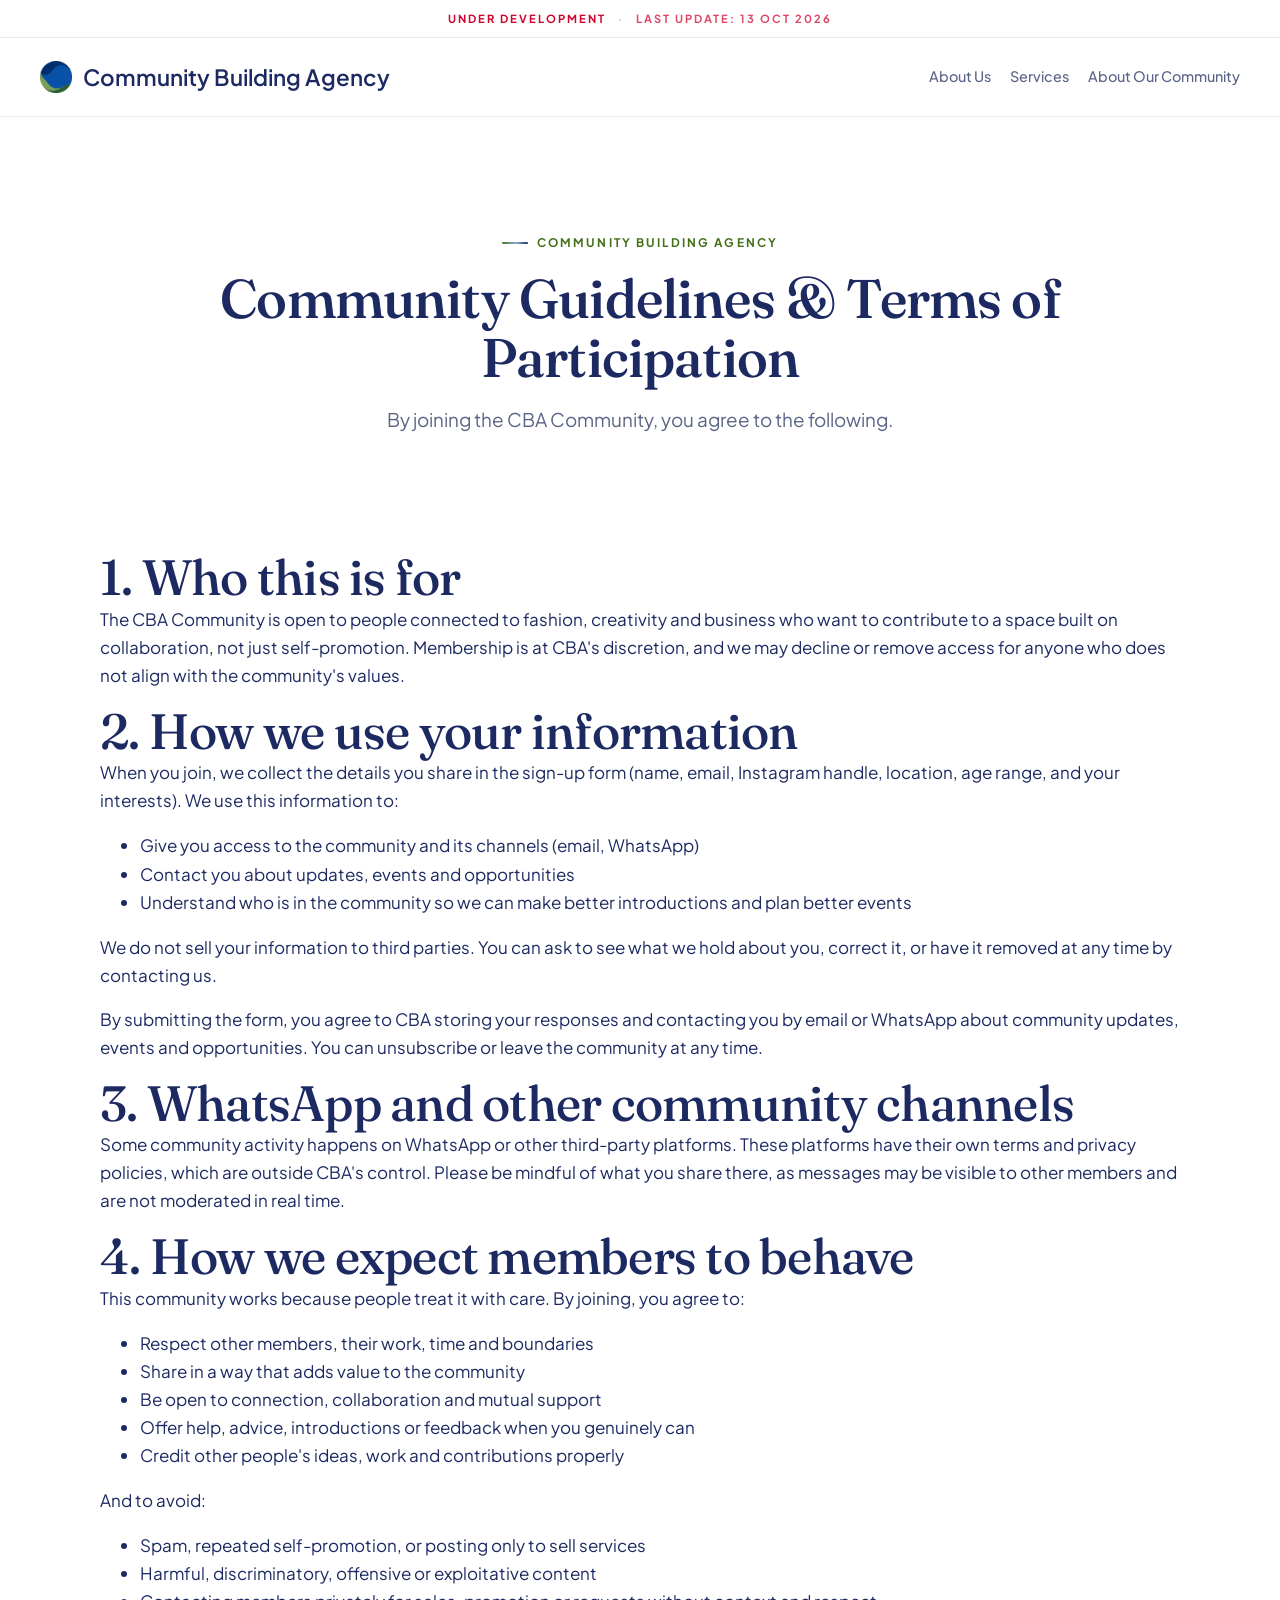
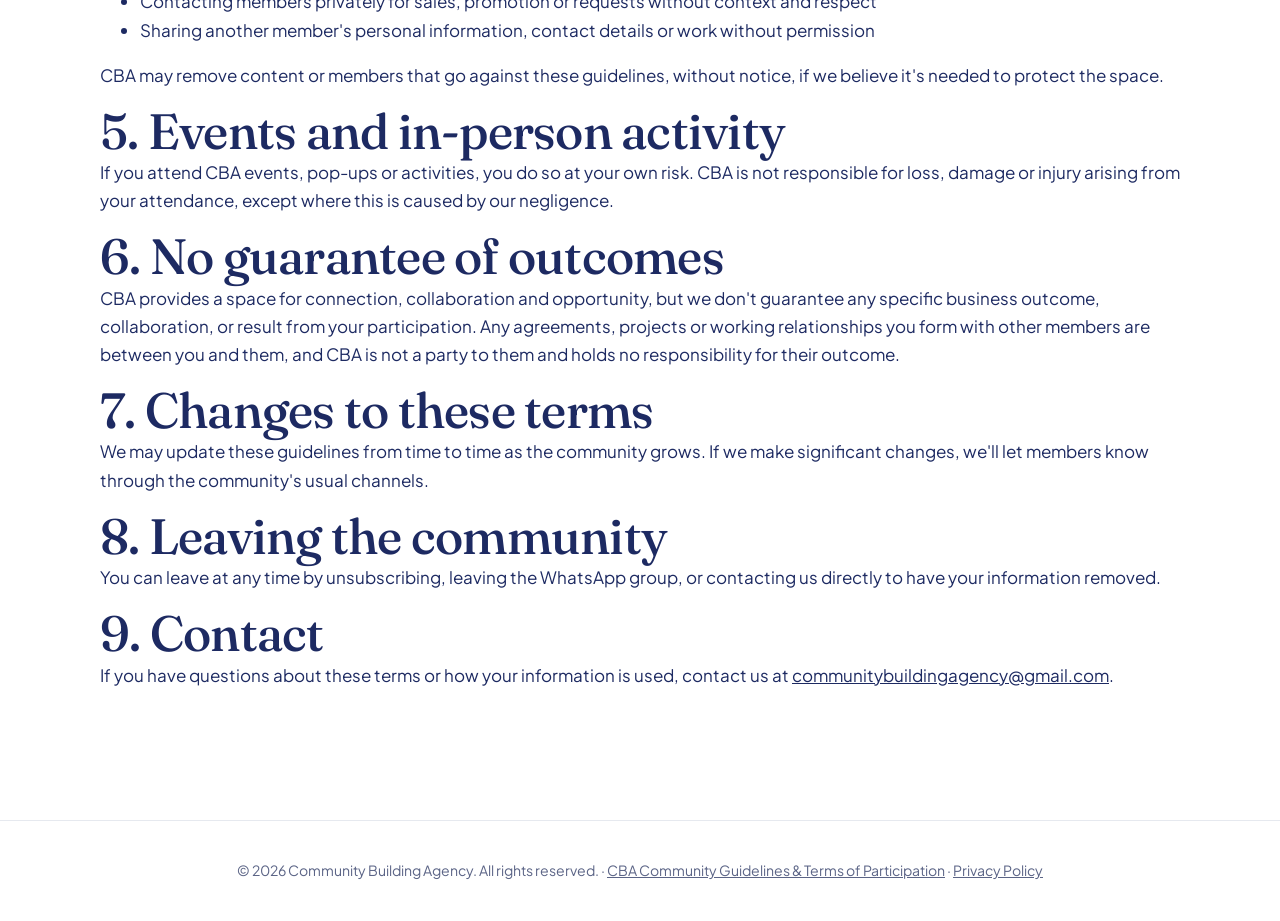
==== communityguidelines.html @ 571c327f "Added CBA Community Guidelines and Privacy Policy" ====
<!DOCTYPE html>
<html lang="en">
<head>
  <meta charset="UTF-8" />
  <title>Community Guidelines | Community Building Agency</title>
  <meta name="description" content="CBA Community Guidelines &amp; Terms of Participation — what members agree to when joining the CBA Community." />
  <meta name="viewport" content="width=device-width, initial-scale=1" />

  <!-- Favicon -->
  <link rel="icon" type="image/png" href="assets/favicon.png">
  <link rel="apple-touch-icon" href="assets/favicon.png">

  <!-- Fonts -->
  <link rel="preconnect" href="https://fonts.googleapis.com">
  <link rel="preconnect" href="https://fonts.gstatic.com" crossorigin>
  <link href="https://fonts.googleapis.com/css2?family=Fraunces:opsz,wght@9..144,400;9..144,500;9..144,560;9..144,600&family=Plus+Jakarta+Sans:wght@400;500;600;700;800&display=swap" rel="stylesheet">

  <link rel="stylesheet" href="style2.css" />

  <!-- UMAMI.IS tracking -->
  <script defer src="https://cloud.umami.is/script.js" data-website-id="b16bccfe-6395-4036-8e7f-8465aa63abf2"></script>

  <!-- Google tag (gtag.js) -->
  <script async src="https://www.googletagmanager.com/gtag/js?id=G-X173NLXJ33"></script>
  <script>
    window.dataLayer = window.dataLayer || [];
    function gtag(){dataLayer.push(arguments);}
    gtag('js', new Date());
    gtag('config', 'G-X173NLXJ33');
  </script>
</head>

<body class="page-white">
  <!-- SITE-WIDE NOTICE -->
  <p class="dev-banner">
    <span>Under development</span>
    <span class="dev-banner-date">Last update: 13 Oct 2026</span>
  </p>

  <!-- NAVBAR -->
  <header class="site-header">
    <div class="container nav-inner">
      <a class="logo" href="index.html">
        <img class="logo-mark" src="assets/CBA_sphere.png" alt="Community Building Agency">
        <span class="logo-text">Community Building Agency</span>
      </a>

      <nav class="nav-links" id="primary-nav">
        <a href="index.html">About Us</a>
        <a href="services.html">Services</a>
        <a href="joincommunity.html">About Our Community</a>
      </nav>

      <button class="nav-toggle" type="button" aria-label="Toggle navigation" aria-expanded="false" aria-controls="primary-nav">
        <span></span><span></span>
      </button>
    </div>
  </header>

  <main>
    <!-- PAGE HERO -->
    <section class="section page-hero">
      <div class="container section-inner fade-in">
        <div class="section-header center">
          <p class="eyebrow center">Community Building Agency</p>
          <h1>Community Guidelines &amp; Terms of Participation</h1>
          <p class="lead">By joining the CBA Community, you agree to the following.</p>
        </div>
      </div>
    </section>

    <!-- GUIDELINES -->
    <section class="section" id="community-guidelines" style="padding-top:0;">
      <div class="container section-inner">
        <article class="legal">
          <h2>1. Who this is for</h2>
          <p>
            The CBA Community is open to people connected to fashion, creativity and business
            who want to contribute to a space built on collaboration, not just self-promotion.
            Membership is at CBA's discretion, and we may decline or remove access for anyone
            who does not align with the community's values.
          </p>

          <h2>2. How we use your information</h2>
          <p>
            When you join, we collect the details you share in the sign-up form (name, email,
            Instagram handle, location, age range, and your interests). We use this information to:
          </p>
          <ul>
            <li>Give you access to the community and its channels (email, WhatsApp)</li>
            <li>Contact you about updates, events and opportunities</li>
            <li>Understand who is in the community so we can make better introductions and plan better events</li>
          </ul>
          <p>
            We do not sell your information to third parties. You can ask to see what we hold
            about you, correct it, or have it removed at any time by contacting us.
          </p>
          <p>
            By submitting the form, you agree to CBA storing your responses and contacting you
            by email or WhatsApp about community updates, events and opportunities. You can
            unsubscribe or leave the community at any time.
          </p>

          <h2>3. WhatsApp and other community channels</h2>
          <p>
            Some community activity happens on WhatsApp or other third-party platforms. These
            platforms have their own terms and privacy policies, which are outside CBA's control.
            Please be mindful of what you share there, as messages may be visible to other
            members and are not moderated in real time.
          </p>

          <h2>4. How we expect members to behave</h2>
          <p>
            This community works because people treat it with care. By joining, you agree to:
          </p>
          <ul>
            <li>Respect other members, their work, time and boundaries</li>
            <li>Share in a way that adds value to the community</li>
            <li>Be open to connection, collaboration and mutual support</li>
            <li>Offer help, advice, introductions or feedback when you genuinely can</li>
            <li>Credit other people's ideas, work and contributions properly</li>
          </ul>
          <p>And to avoid:</p>
          <ul>
            <li>Spam, repeated self-promotion, or posting only to sell services</li>
            <li>Harmful, discriminatory, offensive or exploitative content</li>
            <li>Contacting members privately for sales, promotion or requests without context and respect</li>
            <li>Sharing another member's personal information, contact details or work without permission</li>
          </ul>
          <p>
            CBA may remove content or members that go against these guidelines, without notice,
            if we believe it's needed to protect the space.
          </p>

          <h2>5. Events and in-person activity</h2>
          <p>
            If you attend CBA events, pop-ups or activities, you do so at your own risk. CBA is
            not responsible for loss, damage or injury arising from your attendance, except where
            this is caused by our negligence.
          </p>

          <h2>6. No guarantee of outcomes</h2>
          <p>
            CBA provides a space for connection, collaboration and opportunity, but we don't
            guarantee any specific business outcome, collaboration, or result from your
            participation. Any agreements, projects or working relationships you form with other
            members are between you and them, and CBA is not a party to them and holds no
            responsibility for their outcome.
          </p>

          <h2>7. Changes to these terms</h2>
          <p>
            We may update these guidelines from time to time as the community grows. If we make
            significant changes, we'll let members know through the community's usual channels.
          </p>

          <h2>8. Leaving the community</h2>
          <p>
            You can leave at any time by unsubscribing, leaving the WhatsApp group, or contacting
            us directly to have your information removed.
          </p>

          <h2>9. Contact</h2>
          <p>
            If you have questions about these terms or how your information is used, contact us at
            <a href="mailto:communitybuildingagency@gmail.com">communitybuildingagency@gmail.com</a>.
          </p>
        </article>
      </div>
    </section>
  </main>

  <!-- FOOTER -->
  <footer class="footer">
    <div class="container footer-inner">
      <p class="footer-meta">© <span id="year"></span> Community Building Agency. All rights reserved. <span aria-hidden="true">·</span> <a href="communityguidelines.html">CBA Community Guidelines &amp; Terms of Participation</a> <span aria-hidden="true">·</span> <a href="privacypolicy.html">Privacy Policy</a></p>
    </div>
  </footer>

  <script src="main.js" defer></script>
</body>
</html>
---- style2.css ----
/* =========================================================
   Community Building Agency — Redesign v2 (style2.css)
   Warm · gradient · editorial · community-led
   ========================================================= */

:root {
  /* Base */
  --bg:        #ffffff;   /* white */
  --surface:   #ffffff;
  --ink:       #1d2a62;   /* delft blue */
  --muted:     #5b6486;   /* muted navy */
  --line:      #e6e9ef;   /* neutral line */

  /* Brand stops — Delft Blue / Carolina / Beige / Pistachio / Fern */
  --coral:     #437118;   /* fern green — text accents */
  --peach:     #87aece;   /* carolina blue */
  --rose:      #87aece;   /* carolina blue */
  --lav:       #1d2a62;   /* delft blue */
  --mint:      #afd06e;   /* pistachio */
  --gold:      #87aece;   /* carolina blue */

  /* Signature gradients */
  --grad-warm:   linear-gradient(120deg, #437118 0%, #87aece 55%, #1d2a62 100%);
  --grad-sun:    linear-gradient(120deg, #437118 0%, #87aece 100%);
  --grad-soft:   linear-gradient(150deg, #eef6db 0%, #e3edf7 50%, #ecf4dd 100%);
  --grad-mint:   linear-gradient(150deg, #e6f1cf, #dce9f4);
  --grad-ink:    linear-gradient(150deg, #141d44 0%, #1d2a62 60%, #243168 100%);

  --radius:   24px;
  --radius-sm:16px;
  --radius-pill: 999px;
  --maxw:     1160px;
  --pad:      clamp(1.25rem, 4vw, 2.5rem);
  --header-h: 78px;
  --banner-h: 38px;

  --shadow:    0 2px 6px rgba(29,42,98,.06), 0 24px 60px -20px rgba(29,42,98,.18);
  --shadow-sm: 0 1px 3px rgba(29,42,98,.06), 0 12px 30px -16px rgba(29,42,98,.15);

  --ease: cubic-bezier(.21,.6,.35,1);

  --font-display: "Fraunces", Georgia, serif;
  --font-body: "Plus Jakarta Sans", system-ui, -apple-system, sans-serif;
}

* { box-sizing: border-box; }
html { scroll-behavior: smooth; }

html { background: var(--bg); }

body {
  margin: 0;
  font-family: var(--font-body);
  background: transparent;
  color: var(--ink);
  font-size: 17px;
  line-height: 1.65;
  -webkit-font-smoothing: antialiased;
  overflow-x: hidden;
}

/* One single fixed background image for the whole site. */
body::before {
  content: "";
  position: fixed;
  inset: 0;
  z-index: -1;
  background: url("assets/bgGRAD.png") center center / cover no-repeat;
}

/* Pages that opt out of the poster and sit on flat white.
   The .section top border is white, so it also stops showing as a divider. */
body.page-white { background: var(--bg); }
body.page-white::before { content: none; }

img { max-width: 100%; display: block; }

.container {
  width: 100%;
  max-width: var(--maxw);
  margin: 0 auto;
  padding-left: var(--pad);
  padding-right: var(--pad);
}

/* ---------- Typography ---------- */
h1, h2, h3 {
  font-family: var(--font-display);
  font-weight: 500;
  line-height: 1.08;
  letter-spacing: -0.015em;
  margin: 0;
  font-optical-sizing: auto;
}
h1 { font-size: clamp(2.7rem, 6.2vw, 4.6rem); font-weight: 540; }
h2 { font-size: clamp(2rem, 4vw, 3.1rem); }
h3 { font-size: 1.35rem; font-weight: 560; }

p { margin: 0 0 1rem; }
.lead { font-size: 1.18rem; color: var(--muted); }
.body { color: var(--muted); }
.max-60 { max-width: 58ch; }

.grad-text {
  background: var(--grad-warm);
  -webkit-background-clip: text;
  background-clip: text;
  color: transparent;
}

.eyebrow {
  display: inline-flex;
  align-items: center;
  gap: .55rem;
  font-family: var(--font-body);
  font-size: 0.74rem;
  letter-spacing: 0.18em;
  text-transform: uppercase;
  font-weight: 700;
  color: var(--coral);
  margin: 0 0 1.1rem;
}
.eyebrow::before {
  content: "";
  width: 26px; height: 2px; border-radius: 2px;
  background: var(--grad-warm);
}
.eyebrow.center { justify-content: center; }

a { color: inherit; }

/* ---------- Buttons ---------- */
.btn-primary, .btn-outline {
  display: inline-flex;
  align-items: center;
  justify-content: center;
  gap: .5rem;
  font-family: var(--font-body);
  font-size: 0.92rem;
  letter-spacing: 0.01em;
  font-weight: 700;
  padding: 0.95rem 1.7rem;
  border-radius: var(--radius-pill);
  cursor: pointer;
  text-decoration: none;
  border: 1.5px solid transparent;
  transition: transform .28s var(--ease), box-shadow .28s var(--ease), background .28s var(--ease), color .28s var(--ease);
}
.btn-primary {
  background: var(--grad-warm);
  background-size: 160% 160%;
  /* The 1.5px transparent border above sits outside the default padding-box
     origin, so the gradient would tile into it and show its end colour as a
     dark hairline along the top and left. Origin at the border box covers it. */
  background-origin: border-box;
  color: #fff;
  box-shadow: 0 10px 26px -8px rgba(29,42,98,.34);
}
.btn-primary:hover { transform: translateY(-3px); background-position: 100% 0; box-shadow: 0 16px 34px -10px rgba(29,42,98,.4); }
.btn-outline {
  background: var(--surface);
  color: var(--ink);
  border-color: var(--line);
}
.btn-outline:hover { transform: translateY(-3px); border-color: var(--coral); color: var(--coral); box-shadow: var(--shadow-sm); }
.btn-large { padding: 1.1rem 2.1rem; font-size: 0.98rem; }
.btn-full { width: 100%; }

/* Temporary site-wide notice, pinned above the header. Its height is a
   variable because the header sticks below it and anchor offsets have to
   clear both; an explicit height keeps that number exact rather than
   depending on padding and line-height. */
.dev-banner {
  position: sticky;
  top: 0;
  z-index: 60;
  min-height: 38px;
  display: flex;
  flex-wrap: wrap;
  align-items: center;
  justify-content: center;
  gap: 0 .75rem;
  margin: 0;
  padding: .4rem .6rem;
  background: #fff;
  color: #d2042d;
  font-family: var(--font-body);
  /* same size at every width — it wraps to a second line on a very narrow
     phone rather than shrinking, and main.js keeps --banner-h in step */
  font-size: .7rem;
  letter-spacing: .18em;
  line-height: 1.5;
  text-transform: uppercase;
  font-weight: 700;
  text-align: center;
  border-bottom: 1px solid var(--line);
}
.dev-banner-date { opacity: .72; }
.dev-banner-date::before { content: "·"; margin-right: .75rem; opacity: .5; }

/* ---------- Header ---------- */
.site-header {
  position: sticky;
  top: var(--banner-h);
  z-index: 50;
  background: rgba(255,255,255,.90);
  backdrop-filter: saturate(180%) blur(16px);
  border-bottom: 1px solid var(--line);
}
.site-header .container { max-width: none; }
.nav-inner { display: flex; align-items: center; justify-content: space-between; gap: clamp(.75rem, 3vw, 2rem); height: var(--header-h); }
/* min-width:0 lets the logo shrink instead of pushing the burger off-screen */
.logo { display: flex; align-items: center; gap: .7rem; min-width: 0; text-decoration: none; }
.logo-mark {
  width: 32px; height: 32px;
  object-fit: contain;
  display: block;
  flex-shrink: 0;
}
.logo-text {
  /* same family as the nav links */
  font-family: var(--font-body);
  font-weight: 600;
  /* scales down on narrow screens so the wordmark stays on one line */
  font-size: clamp(.85rem, 4.6vw, 1.4rem);
  /* letter-spacing: 0.04em; */
  color: var(--ink);
  white-space: nowrap;
  /* last-resort guard: truncate rather than overflow the header */
  min-width: 0;
  overflow: hidden;
  text-overflow: ellipsis;
}

.nav-links { display: flex; align-items: center; gap: 1.2rem; }
.nav-links a { text-decoration: none; font-size: 0.9rem; font-weight: 500; color: var(--muted); transition: color .2s var(--ease); white-space: nowrap; }
.nav-links a:hover { color: var(--ink); }
.nav-links a[aria-current="page"] { color: var(--ink); font-weight: 700; }
.nav-cta {
  color: #fff !important;
  background: var(--grad-warm);
  padding: 0.65rem 1.3rem;
  border-radius: var(--radius-pill);
  font-weight: 700;
  box-shadow: 0 8px 20px -8px rgba(29,42,98,.3);
}
.nav-cta:hover { transform: translateY(-2px); }

.nav-toggle {
  display: none;
  flex-direction: column; align-items: center; justify-content: center;
  gap: 5px; background: none; border: 0; cursor: pointer; padding: 8px;
  /* 44px = iOS minimum tap target; never shrink or the burger clips */
  width: 44px; height: 44px; margin-right: -8px;
  flex-shrink: 0;
}
.nav-toggle span { width: 24px; height: 2px; background: var(--ink); border-radius: 2px; transition: transform .3s var(--ease), opacity .3s; }
.nav-toggle.open span:nth-child(1) { transform: translateY(7px) rotate(45deg); }
.nav-toggle.open span:nth-child(2) { transform: translateY(-0px) rotate(-45deg); }

/* ---------- Subpages ---------- */
/* symmetric top/bottom padding from .section, so the space below the button
   matches the space between the navbar and the eyebrow.
   .eyebrow is inline-flex site-wide, which puts it on a text line and adds
   ~10px of half-leading above it — enough to make the top gap visibly bigger
   than the bottom one. Block-level flex drops the line box; .eyebrow.center
   already supplies justify-content, so it still centres. */
.page-hero .eyebrow { display: flex; }
/* Subpage heroes are content-driven, so the gap above the eyebrow is just the
   section's top padding and reads the same on every page. (A min-height with
   centred content used to live here; on the shorter Services hero it created
   ~170px of extra free space above and below, making that page's spacing look
   nothing like Join Community's.)
   When the header is the hero's last element there's nothing below it to
   separate, so its 3rem margin would otherwise add to the bottom padding. */
.page-hero .section-header:last-child { margin-bottom: 0; }
/* likewise the last paragraph inside it, whose 1rem margin would otherwise
   sit on top of the hero's bottom padding */
.page-hero .section-header > :last-child { margin-bottom: 0; }
/* index's .hero carries no top border; subpage heroes use .section, so drop it here.
   #community-photos sits flush under the hero, so no divider between them either. */
.page-hero, #community-photos { border-top: 0; }
.page-hero h1 { font-size: clamp(2.2rem, 5vw, 3.4rem); }
.page-hero .lead { margin-top: 1.2rem; }

/* hidden must win over any display set below */
[hidden] { display: none !important; }

/* auto-scrolling community photo strip — full-bleed, same 3/4 crops as the
   visual strip on the main page, but drifting sideways instead of static */
.marquee {
  position: relative; z-index: 1;
  width: 100vw; margin-left: calc(50% - 50vw);
  overflow: hidden;
}
.marquee-track {
  display: flex;
  width: max-content;
  animation: marquee-scroll 70s linear infinite;
}
/* the track holds two identical copies, so -50% lands exactly on the seam */
@keyframes marquee-scroll {
  from { transform: translateX(0); }
  to   { transform: translateX(-50%); }
}
/* uniform height, width follows each photo's own proportions — nothing is
   cropped, so wide shots stay wide and portrait shots stay narrow.
   max-width:none overrides the global img rule, which would otherwise
   fight the auto width inside a max-content flex track. */
.marquee-track img {
  flex: 0 0 auto;
  height: clamp(240px, 30vw, 400px);
  width: auto;
  max-width: none;
  display: block;
}

/* confirmation shown in place of the sign-up form */
.confirmation { text-align: center; }
/* focused programmatically so screen readers land on it — no visible ring */
.confirmation:focus:not(:focus-visible) { outline: none; }
.confirmation h2 { font-size: clamp(1.6rem, 3vw, 2.1rem); margin-bottom: .9rem; }
.confirmation .lead { max-width: 46ch; margin: 0 auto; }
.confirmation-icon {
  display: inline-flex; align-items: center; justify-content: center;
  width: 62px; height: 62px; border-radius: 50%;
  background: var(--grad-sun); color: #fff;
  font-size: 1.7rem; font-weight: 700;
  margin-bottom: 1.3rem;
}

/* Instagram / WhatsApp button pair */
.social-actions { display: flex; flex-wrap: wrap; gap: .8rem; justify-content: center; margin-top: 1.8rem; }
.btn-icon { width: 18px; height: 18px; flex: 0 0 auto; object-fit: contain; }
/* Both social buttons share one look. The supplied icons are solid black
   glyphs, so the fill has to stay light for them to read — the brand gradient
   is dropped here (the shorthand clears it, since a gradient is an image).
   A hairline border separates them on light backgrounds. */
.social-actions .btn-primary {
  background: #fff;
  color: var(--ink);
  border-color: var(--line);
  box-shadow: var(--shadow-sm);
}
.social-actions .btn-primary:hover { background: #f4f6fa; border-color: var(--line); }
/* on the dark band the white fill separates on its own */
.section-cta .social-actions .btn-primary { border-color: transparent; }
.section-cta .btn-outline { background: transparent; color: #fff; border-color: rgba(255,255,255,.4); }
.section-cta .btn-outline:hover { background: #fff; color: var(--ink); border-color: #fff; }

.field-optional { font-weight: 500; color: var(--muted); }

/* the default .section-header caps at 60ch, which left this hero's headline
   wrapping to six lines inside a 747px column with 167px empty either side.
   The headline takes the full container; the body copy stays a touch narrower
   so lines don't get uncomfortably long to read. */
.page-hero .section-header { max-width: 100%; }
.page-hero .hero-intro { max-width: 880px; margin-left: auto; margin-right: auto; }

/* multi-paragraph hero copy (Join Community). Paragraphs carry .lead — the same
   token the services hero uses — so size/colour stay defined in exactly one
   place. Only spacing is set here. */
.hero-intro { margin-top: 1.2rem; }
.hero-intro p { margin-bottom: 1rem; }
.hero-intro p:last-child { margin-bottom: 0; }

/* standalone form container (Join Community) */
.panel {
  background: var(--surface);
  border: 1px solid var(--line);
  border-radius: var(--radius);
  padding: clamp(1.5rem, 4vw, 2.6rem);
  box-shadow: var(--shadow-sm);
  max-width: 720px;
  margin: 0 auto;
  position: relative;
  z-index: 1;
}

/* ---------- Sections ---------- */
/* keeps anchored headings clear of the sticky header */
.section, .hero { scroll-margin-top: calc(var(--header-h) + var(--banner-h)); }
.section { padding: clamp(4.5rem, 9vw, 8rem) 0; position: relative; border-top: 1.5px solid rgba(255,255,255,.85); }
.section-header { margin-bottom: 3rem; max-width: 60ch; }
.section-header.center { margin-left: auto; margin-right: auto; text-align: center; }
.section-header h2 { margin-top: .4rem; }
.section-header .lead { margin-top: 1rem; }

.bg-soft, .bg-mint { background: transparent; }

/* Sections with a solid white background — the rest let the poster show through,
   so the page alternates poster / white / poster as you scroll. */
#intro-video, #about-us, #what-we-do, #why-community, #why-us, #founder { background: var(--surface); }
/* Founder and Trusted By are both white and sit next to each other, so their
   two paddings stack into a gap twice the size of any other — with no change of
   background to explain it. Drop the second one; the adjacent-sibling selector
   means this stops applying by itself if the sections are ever reordered. */
#founder + #why-us { padding-top: 0; }
/* same for the video section sitting directly below About Us */
#about-us + #intro-video { padding-top: 0; }

/* decorative blobs — hidden site-wide (single fixed bg handles this), kept only in CTA */
.blob { position: absolute; border-radius: 50%; filter: blur(70px); opacity: .7; pointer-events: none; z-index: 0; display: none; }
.section-cta .blob { display: block; }
.blob-1 { width: 460px; height: 460px; background: radial-gradient(circle, #afd06e, transparent 70%); top: -120px; right: -80px; }
.blob-2 { width: 420px; height: 420px; background: radial-gradient(circle, #87aece, transparent 70%); bottom: -140px; left: -90px; }
.blob-3 { width: 380px; height: 380px; background: radial-gradient(circle, #87aece, transparent 70%); top: 30%; left: -120px; }

/* ---------- Light text over the dark gradient backdrop ----------
   Only .hero, #who-we-help and #process let bgGRAD show through, so only the
   text sitting directly on it flips to white. Deliberately NOT set as
   `color` on the sections themselves: each of them also contains white cards
   (hero cards, process cards, the spheres) whose text must stay dark. */
.hero h1,
#who-we-help h2,
#process h2 { color: #fff; }

.hero .hero-subtitle { color: rgba(255,255,255,.84); }

/* the brand gradient's green and navy stops vanish on dark green */
.hero .grad-text { background-image: linear-gradient(120deg, #cfe9a6 0%, #bcd8f0 100%); }

#who-we-help .eyebrow,
#process .eyebrow { color: var(--mint); }
#who-we-help .eyebrow::before,
#process .eyebrow::before { background: linear-gradient(120deg, #afd06e, #cfe3f5); }

/* the open "etc." sphere is the one tag with no white fill behind it */
.who-tags span.who-tag-more { border-color: rgba(255,255,255,.5); color: rgba(255,255,255,.8); }

/* ---------- Hero ---------- */
.hero { position: relative; padding: clamp(3.5rem, 7vw, 6rem) 0 clamp(4.5rem, 9vw, 7rem); overflow: hidden; }
/* text left, moon right */
.hero-grid {
  position: relative; z-index: 1;
  display: grid;
  grid-template-columns: 1.1fr 0.9fr;
  gap: clamp(2rem, 5vw, 4rem);
  align-items: center;
}
.hero-copy h1 { margin-bottom: 1.5rem; }
.hero-subtitle { font-size: 1.18rem; color: var(--muted); max-width: 46ch; margin-bottom: 2.2rem; }
.hero-actions { display: flex; gap: 1rem; flex-wrap: wrap; }
.hero-visual { position: relative; }
.hero-moon { width: 100%; max-width: 460px; height: auto; margin-left: auto; }


/* ---------- Who We Help (marquee-ish strip) ---------- */
.who-strip { text-align: center; max-width: 72ch; margin: 0 auto; position: relative; z-index: 1; }
/* Eleven peers: identical diameter, identical gap. Two staggered rows on a
   hexagonal packing — row offset is (d + gap) x sin(60deg), which makes the
   diagonal centre distance equal the horizontal one, so the gap is the same
   13.2px in every direction rather than just along each row.
   The band is wide rather than square: spreading horizontally is what lets
   each sphere reach ~220px, and in a circle the diameter is what buys
   readable text. It breaks out past .who-strip to use the viewport width. */
.who-tags {
  position: relative;
  width: min(calc((100vw - 3rem) * .85), 1180px);
  margin-left: 50%;
  transform: translateX(-50%);
  aspect-ratio: 1386 / 422;
  margin-top: 2.8rem;
  --sphere: 15.87%;             /* of container width */
}
.who-tags span {
  --x: 50%;
  --y: 50%;
  position: absolute;
  left: var(--x);
  top: var(--y);
  transform: translate(-50%, -50%);
  display: flex;
  flex-direction: column;       /* stacks the <br>-split label lines */
  align-items: center;
  justify-content: center;
  text-align: center;
  width: var(--sphere);
  aspect-ratio: 1 / 1;
  padding: .8rem;
  border-radius: 50%;
  background: var(--surface);
  border: 1px solid var(--line);
  box-shadow: var(--shadow-sm);
  font-size: clamp(.82rem, 1.3vw, 1.05rem);
  font-weight: 600;
  line-height: 1.35;
  transition: scale .3s var(--ease), box-shadow .3s var(--ease);
}
/* top row of six */
.who-tags span:nth-child(1)  { --x:  7.94%; --y: 26.07%; }  /* Fashion brands */
.who-tags span:nth-child(2)  { --x: 24.76%; --y: 26.07%; }  /* Independent designers */
.who-tags span:nth-child(3)  { --x: 41.59%; --y: 26.07%; }  /* Retailers & concept stores */
.who-tags span:nth-child(4)  { --x: 58.41%; --y: 26.07%; }  /* Media & publishing */
.who-tags span:nth-child(5)  { --x: 75.24%; --y: 26.07%; }  /* Creative agencies & studios */
.who-tags span:nth-child(6)  { --x: 92.06%; --y: 26.07%; }  /* Artists */
/* bottom row of five, offset by half a step */
.who-tags span:nth-child(7)  { --x: 16.35%; --y: 73.93%; }  /* Creators */
.who-tags span:nth-child(8)  { --x: 33.17%; --y: 73.93%; }  /* Personal brands */
.who-tags span:nth-child(9)  { --x: 50.00%; --y: 73.93%; }  /* Event organisers */
.who-tags span:nth-child(10) { --x: 66.83%; --y: 73.93%; }  /* Community-led organisations */
.who-tags span:nth-child(11) { --x: 83.65%; --y: 73.93%; }  /* And more… */
.who-tags span:hover { scale: 1.05; box-shadow: var(--shadow); z-index: 2; }

/* trailing "etc." rather than another category — an open, dashed sphere */
.who-tags .who-tag-more {
  background: transparent;
  border: 1px dashed rgba(29,42,98,.3);
  box-shadow: none;
  color: var(--muted);
  font-weight: 500;
}
.who-tags .who-tag-more:hover { scale: 1; box-shadow: none; }
/* Narrow screens: the same hexagonal packing turned on its side — two columns
   of 6 and 5 instead of two rows. The coordinates are literally the desktop
   ones with x and y swapped, since a transposed hex grid keeps every gap
   equal. Width is capped so the spheres don't balloon on a small tablet. */
@media (max-width: 760px) {
  .who-tags {
    width: min(calc(100vw - 2.5rem), 340px);
    aspect-ratio: 1918 / 6300;
    --sphere: 52.14%;           /* of container width, 2 columns */
  }
  .who-tags span { font-size: clamp(.86rem, 3.4vw, 1rem); padding: .7rem; }
  /* left column of six */
  .who-tags span:nth-child(1)  { --x: 26.07%; --y:  7.94%; }
  .who-tags span:nth-child(2)  { --x: 26.07%; --y: 24.76%; }
  .who-tags span:nth-child(3)  { --x: 26.07%; --y: 41.59%; }
  .who-tags span:nth-child(4)  { --x: 26.07%; --y: 58.41%; }
  .who-tags span:nth-child(5)  { --x: 26.07%; --y: 75.24%; }
  .who-tags span:nth-child(6)  { --x: 26.07%; --y: 92.06%; }
  /* right column of five, offset by half a step */
  .who-tags span:nth-child(7)  { --x: 73.93%; --y: 16.35%; }
  .who-tags span:nth-child(8)  { --x: 73.93%; --y: 33.17%; }
  .who-tags span:nth-child(9)  { --x: 73.93%; --y: 50.00%; }
  .who-tags span:nth-child(10) { --x: 73.93%; --y: 66.83%; }
  .who-tags span:nth-child(11) { --x: 73.93%; --y: 83.65%; }
}

/* ---------- Frameworks ---------- */
.framework-block { text-align: center; max-width: 780px; margin: 0 auto; position: relative; z-index: 1; }

/* Strategic frameworks — large items in gradient rectangles */
.framework-list {
  list-style: none;
  margin: 0 auto;
  padding: 0;
  display: flex;
  flex-direction: column;
  align-items: stretch;
  gap: .8rem;
  text-align: center;
  /* wide enough for the longest title (591px incl. padding and chevron) and
     the longest description (664px) to each hold one line */
  max-width: 700px;
}
/* Each item is a tap target that expands its description. Tap rather than
   hover, so it behaves the same on a phone as on a desktop.
   The gradient lives on the <li>, not the button, so the whole box grows
   downward and the description sits inside it. */
.framework-item {
  border-radius: var(--radius-sm);
  background-image: linear-gradient(120deg, #141d44 0%, #1d2a62 55%, #2a3a7e 100%);
  box-shadow: var(--shadow-sm);
  overflow: hidden;           /* keeps the panel within the rounded corners */
  transition: transform .25s var(--ease), box-shadow .25s var(--ease);
}
.framework-item:hover { transform: translateY(-3px); box-shadow: var(--shadow); }
.framework-item:has(.framework-toggle:focus-visible) { outline: 3px solid var(--mint); outline-offset: 3px; }

.framework-toggle {
  display: flex;
  align-items: center;
  justify-content: space-between;
  gap: 1rem;
  width: 100%;
  text-align: left;
  cursor: pointer;
  border: 0;
  background: none;
  font-family: var(--font-display);
  font-size: clamp(1.2rem, 2.6vw, 1.9rem);
  font-weight: 500;
  line-height: 1.2;
  letter-spacing: -0.01em;
  color: #fff;
  padding: 1rem 1.6rem;
}
.framework-toggle:focus-visible { outline: none; }

/* chevron, rotates to point up while the panel is open */
.framework-chevron {
  flex: 0 0 auto;
  width: 11px; height: 11px;
  border-right: 2.5px solid currentColor;
  border-bottom: 2.5px solid currentColor;
  transform: rotate(45deg) translate(-3px, -3px);
  transition: transform .3s var(--ease);
}
.framework-item.is-open .framework-chevron { transform: rotate(-135deg) translate(-3px, -3px); }

/* 0fr -> 1fr animates to the content's natural height, which a max-height
   guess cannot do. visibility keeps collapsed text out of the a11y tree. */
.framework-panel {
  display: grid;
  grid-template-rows: 0fr;
  visibility: hidden;
  transition: grid-template-rows .32s var(--ease), visibility .32s;
}
.framework-item.is-open .framework-panel { grid-template-rows: 1fr; visibility: visible; }
.framework-panel-inner { overflow: hidden; }
.framework-panel p {
  margin: 0;
  /* no top padding: the button's own bottom padding is the gap */
  padding: 0 1.6rem 1.15rem;
  font-family: var(--font-body);
  font-size: .97rem;
  line-height: 1.6;
  color: rgba(255,255,255,.8);
  text-align: left;
}

@media (prefers-reduced-motion: reduce) {
  .framework-panel, .framework-chevron, .framework-toggle { transition: none; }
}
.pill-list { display: flex; flex-wrap: wrap; gap: .65rem; }
.pill-list.center { justify-content: center; }
.pill-list span {
  background: var(--surface);
  border: 1px solid var(--line);
  padding: .6rem 1.2rem;
  border-radius: var(--radius-pill);
  font-size: .95rem;
  font-weight: 500;
  transition: border-color .2s var(--ease), transform .2s var(--ease), box-shadow .2s var(--ease);
}
.pill-list span:hover { border-color: transparent; transform: translateY(-2px); box-shadow: var(--shadow-sm); }

/* ---------- Process ---------- */
.process-grid { display: grid; grid-template-columns: repeat(3, 1fr); gap: 1.4rem; position: relative; z-index: 1; }
.process-step {
  position: relative;
  background: var(--surface);
  border: 1px solid var(--line);
  border-radius: var(--radius);
  padding: 2.2rem 1.8rem 1.8rem;
  transition: transform .28s var(--ease), box-shadow .28s var(--ease);
  overflow: hidden;
}
.process-step::after {
  content: ""; position: absolute; top: 0; left: 0; right: 0; height: 4px;
  background: var(--grad-warm); opacity: 0; transition: opacity .28s var(--ease);
}
.process-step:hover { transform: translateY(-6px); box-shadow: var(--shadow); }
.process-step:hover::after { opacity: 1; }
.step-number {
  display: inline-flex; align-items: center; justify-content: center;
  width: 46px; height: 46px; border-radius: 14px;
  font-family: var(--font-display); font-size: 1.15rem; font-weight: 600;
  color: #fff; background: var(--grad-sun);
  margin-bottom: 1.1rem;
}
.process-step h3 { margin-bottom: .5rem; }
.process-step p { color: var(--muted); font-size: .96rem; margin: 0; }

/* ---------- Visual strip ---------- */
.visual-strip { position: relative; z-index: 1; width: 100vw; margin-left: calc(50% - 50vw); padding: 0; }
.visual-strip-grid { display: grid; grid-template-columns: repeat(3, 1fr); gap: 0; width: 100%; margin: 0; padding: 0; }
.visual-strip-grid img { width: 100%; height: 100%; aspect-ratio: 3 / 4; object-fit: cover; display: block; }

/* ---------- Services ---------- */
.service-grid { display: grid; grid-template-columns: repeat(3, 1fr); gap: 1.5rem; align-items: stretch; position: relative; z-index: 1; }
.service-card {
  display: flex; flex-direction: column;
  background: var(--surface);
  border: 1px solid var(--line);
  border-radius: var(--radius);
  padding: 2.2rem 2rem;
  transition: transform .28s var(--ease), box-shadow .28s var(--ease);
}
.service-card.featured {
  background: var(--grad-ink);
  border: none;
  color: #fff;
}
.service-card.featured .body,
.service-card.featured .service-outcome { color: rgba(255,255,255,.8); }
.service-card.featured .service-outcome { background: rgba(255,255,255,.08); }
.service-card.featured .service-outcome strong { color: #fff; }
.service-card:hover { transform: translateY(-6px); box-shadow: var(--shadow); }
.service-card h3 { margin-bottom: .8rem; }
.service-tag {
  font-size: .66rem; letter-spacing: .12em; text-transform: uppercase; font-weight: 800;
  padding: .3rem .7rem; border-radius: var(--radius-pill);
  background: var(--grad-sun); color: #fff;
}
.service-list { color: var(--muted); font-size: .95rem; padding-left: 1.1rem; margin: 0 0 1rem; }
.service-list li { margin-bottom: .45rem; }
.service-outcome { font-size: .93rem; background: var(--grad-soft); border-radius: var(--radius-sm); padding: 1rem 1.1rem; margin: auto 0 1.5rem; }
.service-card .btn-primary, .service-card .btn-outline { width: 100%; }
.service-price { text-align: center; }
.service-price .price {
  display: block;
  font-family: var(--font-body);
  font-size: 1.2rem;
  font-weight: 700;
  color: var(--ink);
}
.service-price .price-note { display: block; font-size: .85rem; color: var(--muted); margin-top: .25rem; }
.service-card.featured .service-price .price { color: #fff; }
.service-card.featured .service-price .price-note { color: rgba(255,255,255,.7); }
.service-card.featured .btn-outline { background: transparent; color: #fff; border-color: rgba(255,255,255,.4); }
.service-card.featured .btn-outline:hover { background: #fff; color: var(--ink); }

/* ---------- Why community ---------- */
.two-col { display: grid; grid-template-columns: 1fr 1fr; gap: clamp(2rem, 5vw, 4rem); align-items: center; position: relative; z-index: 1; }
.benefit-list { display: flex; flex-direction: column; gap: .9rem; }
.benefit-list .benefit {
  display: flex; align-items: center; gap: .9rem;
  background: var(--surface);
  border: 1px solid var(--line);
  border-radius: var(--radius-sm);
  padding: .9rem 1.2rem;
  font-weight: 500;
  box-shadow: var(--shadow-sm);
}
.benefit .tick {
  flex: 0 0 auto;
  width: 28px; height: 28px; border-radius: 50%;
  display: inline-flex; align-items: center; justify-content: center;
  background: var(--grad-warm); color: #fff; font-size: .8rem; font-weight: 700;
}

/* ---------- Embedded video ---------- */
/* The source video is 16:9 (Vimeo's snippet shipped 75%, i.e. 4:3, which
   letterboxed it). 56.25% reserves the right height before the iframe loads,
   so nothing below jumps. */
.video-embed {
  position: relative;
  z-index: 1;
  max-width: 860px;
  margin: 0 auto;
  overflow: hidden;
  /* deeper than the shared --shadow so the player lifts off the white section */
  box-shadow: 0 5px 14px rgba(29,42,98,.16), 0 36px 80px -17px rgba(29,42,98,.5);
  background: #000;
}
.video-embed-ratio { position: relative; padding-top: 56.25%; }
.video-embed iframe { position: absolute; inset: 0; width: 100%; height: 100%; border: 0; }
/* uses the eyebrow treatment — uppercased in CSS, so the markup keeps normal
   sentence case and screen readers don't spell it out */
.video-caption {
  max-width: 860px;
  margin: 1rem auto 0;
  text-align: center;
  font-size: .74rem;
  letter-spacing: .14em;
  text-transform: uppercase;
  font-weight: 700;
  color: var(--muted);
}

/* ---------- Why us ---------- */
/* The logo strip reuses the photo marquee (full-bleed track, two copies, -50%
   scroll); it only needs a smaller image height and a quicker cycle. */
.marquee-logos .marquee-track { animation-duration: 45s; }
.marquee-logos .marquee-track img { height: clamp(30px, 3.6vw, 48px); }

/* ---------- Founder ---------- */
.founder-inner {
  display: flex; flex-direction: column; align-items: center; gap: clamp(2rem, 4vw, 2.8rem);
  position: relative; z-index: 1;
}
.founder-photo-wrap { position: relative; width: 280px; max-width: 100%; }
.founder-photo { position: relative; z-index: 1; width: 100%; aspect-ratio: 1/1; object-fit: cover; border-radius: 22px; }
.founder-text { max-width: 70ch; text-align: center; }
.founder-text p { font-size: 1.08rem; color: var(--muted); line-height: 1.75; margin-bottom: 1.2rem; }
.founder-name { font-family: var(--font-display); font-weight: 600; color: var(--ink); }

/* ---------- CTA ---------- */
.section-cta { background: var(--grad-ink); color: #fff; position: relative; overflow: hidden; }
.section-cta .blob { opacity: .35; }
.section-cta .eyebrow { color: var(--peach); }
.section-cta .eyebrow::before { background: var(--grad-sun); }
.cta-layout { display: grid; grid-template-columns: 1.5fr 1fr; gap: 2.2rem; align-items: stretch; position: relative; z-index: 1; }
/* Matches the height of the community photo strip (.marquee-logos aside, the
   photo strip's images use this same clamp), with the content centred in it.
   Below ~640px the copy is taller than 240px, so the section grows to fit
   rather than clipping. */
.cta-compact {
  min-height: clamp(240px, 30vw, 400px);
  display: flex;
  align-items: center;
  /* keeps the button clear of the bottom edge at the widths where the copy
     wraps and the section becomes content-driven rather than min-height-driven */
  padding-top: 2rem;
  padding-bottom: 2rem;
}

/* single-column variant, for a CTA with no contact card beside it */
.cta-layout-center { grid-template-columns: 1fr; text-align: center; }
.cta-layout-center .cta-box { max-width: 820px; margin: 0 auto; }
/* wide enough for the "Follow us on Instagram…" line to stay on one line
   (it needs 898px); below ~1000px the container is narrower and it wraps */
.cta-compact .cta-box { max-width: 920px; }
.cta-box h2 { margin-bottom: 1rem; }
.cta-box .body { color: rgba(255,255,255,.78); }
.cta-actions { margin-top: 1.8rem; }
.cta-note { font-size: .92rem; color: rgba(255,255,255,.6); margin-top: 1rem; max-width: 42ch; }
.contact-card { background: rgba(255,255,255,.07); border: 1px solid rgba(255,255,255,.14); border-radius: var(--radius); padding: 2.2rem; }
.contact-card h3 { margin-bottom: 1.4rem; }
.contact-label { font-size: .76rem; text-transform: uppercase; letter-spacing: .08em; color: rgba(255,255,255,.55); margin: 0 0 .3rem; font-weight: 700; }
.contact-card a { color: #fff; text-decoration: none; word-break: break-all; }
.contact-card a:hover { text-decoration: underline; }

/* ---------- Footer ---------- */
.footer { border-top: 1px solid var(--line); padding: 2.4rem 0; background: var(--bg); }
.footer-meta { font-size: .88rem; color: var(--muted); margin: 0; text-align: center; }

/* ---------- Fade-in ---------- */
.fade-in, .fade-in-delayed { opacity: 0; transform: translateY(28px); transition: opacity .8s var(--ease), transform .8s var(--ease); }
.fade-in-delayed { transition-delay: .15s; }
.fade-in.visible, .fade-in-delayed.visible { opacity: 1; transform: none; }

/* =========================================================
   Modal (survey)
   ========================================================= */
.modal { position: fixed; inset: 0; z-index: 100; display: none; }
.modal.is-open { display: block; }
.modal-backdrop { position: absolute; inset: 0; background: rgba(34,29,42,.55); backdrop-filter: blur(4px); }
/* Concentric corners: for the dialog's curve to run parallel to the submit
   button's rather than cut across it, the outer radius must be the inner
   radius plus the gap between them.
     inner = 28px  — the button is a pill, so half its 56px height
     gap   = .modal-content's padding, which is responsive, so this is too */
.modal-dialog {
  position: relative;
  /* one source of truth: .modal-content pads by this, and the concentric
     border-radius below is derived from it */
  --modal-pad: clamp(1.25rem, 4vw, 2.8rem);
  /* the width keeps a gutter on narrow screens, where max-width alone would
     let the dialog run edge to edge */
  width: calc(100% - 2rem);
  max-width: 660px;
  overflow-y: auto;
  /* vh on iOS Safari measures the viewport with the toolbars hidden, so
     5vh + 90vh + 5vh is taller than what is actually on screen and the submit
     button ends up below the fold. dvh tracks the real visible height. */
  margin: 5vh auto;  max-height: 90vh;
  margin: 5dvh auto; max-height: 90dvh;
  background: var(--surface);
  border-radius: calc(28px + var(--modal-pad));
  box-shadow: 0 40px 90px rgba(0,0,0,.35);
}
.modal-close {
  position: absolute; top: 1.2rem; right: 1.2rem; width: 40px; height: 40px; border-radius: 50%;
  border: 1px solid var(--line); background: var(--bg); font-size: 1.4rem; line-height: 1; cursor: pointer; color: var(--ink); z-index: 2;
}
.modal-content { padding: var(--modal-pad); }
.modal-eyebrow { font-size: .72rem; letter-spacing: .18em; text-transform: uppercase; color: var(--coral); font-weight: 700; margin: 0 0 .6rem; }
.modal-content h2 { font-size: clamp(1.6rem, 3vw, 2.1rem); }
.modal-subtitle { margin: 1.8rem 0 .6rem; font-size: 1.2rem; }
.modal-body { color: var(--muted); font-size: .98rem; }

.survey-form { margin-top: 1.6rem; }
.field { display: block; margin-bottom: 1.4rem; }
.field-label { display: block; font-size: .93rem; font-weight: 600; margin-bottom: .55rem; color: var(--ink); }
.survey-form textarea,
.survey-form input[type="email"],
.survey-form input[type="text"] {
  width: 100%; font: inherit; font-size: .96rem; padding: .85rem .95rem; border-radius: var(--radius-sm);
  border: 1.5px solid var(--line); background: var(--bg); color: var(--ink); resize: vertical;
}
.survey-form textarea:focus, .survey-form input:focus { outline: none; border-color: var(--coral); box-shadow: 0 0 0 4px rgba(175,208,110,.32); }
.radio-grid { display: grid; grid-template-columns: 1fr 1fr; gap: .6rem; border: 0; padding: 0; margin: 0; }
.radio-grid label { font-size: .92rem; display: flex; align-items: center; gap: .5rem; color: var(--muted); }
fieldset.field { border: 0; padding: 0; }
.consent { display: flex; gap: .7rem; font-size: .88rem; color: var(--muted); align-items: flex-start; margin-bottom: 1.2rem; }
.consent input { margin-top: .3rem; }
.divider { height: 1px; background: var(--line); margin: 1.8rem 0; }

/* community agreement — fixed height with its own scrollbar, so the full text
   is readable in the form without making the dialog enormous. tabindex=0 in the
   markup lets keyboard users scroll it. */
.agreement-box {
  max-height: 260px;
  overflow-y: auto;
  overscroll-behavior: contain;
  border: 1.5px solid var(--line);
  border-radius: var(--radius-sm);
  background: var(--bg);
  padding: 1rem 1.15rem;
  margin: 0 0 1.2rem;
  font-size: .88rem;
  line-height: 1.6;
  color: var(--muted);
}
.agreement-box:focus-visible { outline: none; border-color: var(--coral); box-shadow: 0 0 0 4px rgba(175,208,110,.32); }
.agreement-box h4 { margin: 0 0 .7rem; font-family: var(--font-body); font-size: .92rem; font-weight: 700; color: var(--ink); }
.agreement-box h5 { margin: 1.2rem 0 .4rem; font-family: var(--font-body); font-size: .86rem; font-weight: 700; color: var(--ink); }
.agreement-box ul { margin: 0 0 .7rem; padding-left: 1.1rem; }
.agreement-box li { margin-bottom: .35rem; }
.agreement-box p { margin: 0 0 .7rem; }
.agreement-box > :last-child { margin-bottom: 0; }
.agreement-box a { color: var(--coral); }
.form-status { font-size: .92rem; color: var(--coral); margin-top: .9rem; text-align: center; font-weight: 600; }
/* Until it has a message this sits empty under the submit button, but still
   carries .9rem above and the global p's 1rem below — which made the gap under
   the button larger than the padding at the sides. Collapse it while empty;
   it stays in the DOM so the aria-live announcement still works. */
.form-status:empty { margin: 0; }

/* =========================================================
   Responsive
   ========================================================= */
@media (max-width: 940px) {
  .hero-grid { grid-template-columns: 1fr; }
  .hero-moon { margin: 0 auto; max-width: 340px; }
  .hero-copy { text-align: center; }
  .hero-subtitle { margin-left: auto; margin-right: auto; }
  .hero-actions { justify-content: center; }
  .process-grid { grid-template-columns: repeat(2, 1fr); }
  .service-grid { grid-template-columns: 1fr; }
  .two-col { grid-template-columns: 1fr; }
  .founder-inner { grid-template-columns: 1fr; text-align: center; justify-items: center; }
  .cta-layout { grid-template-columns: 1fr; }

}

/* ---------- Nav collapse ----------
   Logo + 3 links + CTA need ~900px on one line, so the burger takes over below 940px. */
@media (max-width: 940px) {
  .nav-links {
    position: absolute; top: var(--header-h); left: 0; right: 0;
    flex-direction: column; align-items: stretch; gap: 0;
    background: var(--surface); border-bottom: 1px solid var(--line); padding: .5rem var(--pad) 1.25rem;
    max-height: calc(100dvh - var(--header-h) - var(--banner-h)); overflow-y: auto;
    transform: translateY(-12px); opacity: 0; pointer-events: none; transition: opacity .25s var(--ease), transform .25s var(--ease);
  }
  .nav-links.open { opacity: 1; transform: none; pointer-events: auto; }
  /* full-width rows give each link a comfortable tap target */
  .nav-links a { padding: .85rem 0; font-size: 1rem; border-bottom: 1px solid var(--line); }
  .nav-links a:last-child { border-bottom: 0; }
  .nav-links .nav-cta { text-align: center; margin-top: 1rem; padding: .95rem 1.3rem; }
  .nav-toggle { display: flex; }
}
@media (max-width: 640px) {
  body { font-size: 16px; }
  .process-grid { grid-template-columns: 1fr; }
  .visual-strip-grid { grid-template-columns: 1fr; }
  .visual-strip-grid img { aspect-ratio: 4 / 5; }
  .radio-grid { grid-template-columns: 1fr; }

  /* Phone dialogs: use more of the screen and spend less height per row, so a
     long form needs less scrolling to reach Submit. */
  .modal-dialog { margin: 2dvh auto; max-height: 96dvh; }
  .survey-form { margin-top: 1.1rem; }
  .field { margin-bottom: 1rem; }
  .field-label { margin-bottom: .35rem; }
  .survey-form textarea,
  .survey-form input[type="email"],
  .survey-form input[type="text"] { padding: .7rem .85rem; }
  .radio-grid { gap: .45rem; }
  .agreement-box { max-height: 170px; padding: .85rem 1rem; margin-bottom: 1rem; }
  .divider { margin: 1.2rem 0; }
  .consent { margin-bottom: .9rem; }
  .modal-content h2 { font-size: 1.5rem; }
  .modal-body { font-size: .92rem; }
  .btn-large { padding: .95rem 1.7rem; }

  /* the copy wraps to several lines here, so the section is content-driven and
     1.25rem left the button almost touching the bottom edge */
  .cta-compact { padding-top: 2.5rem; padding-bottom: 2.5rem; }
}

/* respect a reduced-motion preference: stop the drift, allow manual swiping */
@media (prefers-reduced-motion: reduce) {
  .marquee-track { animation: none; }
  .marquee { overflow-x: auto; }
}
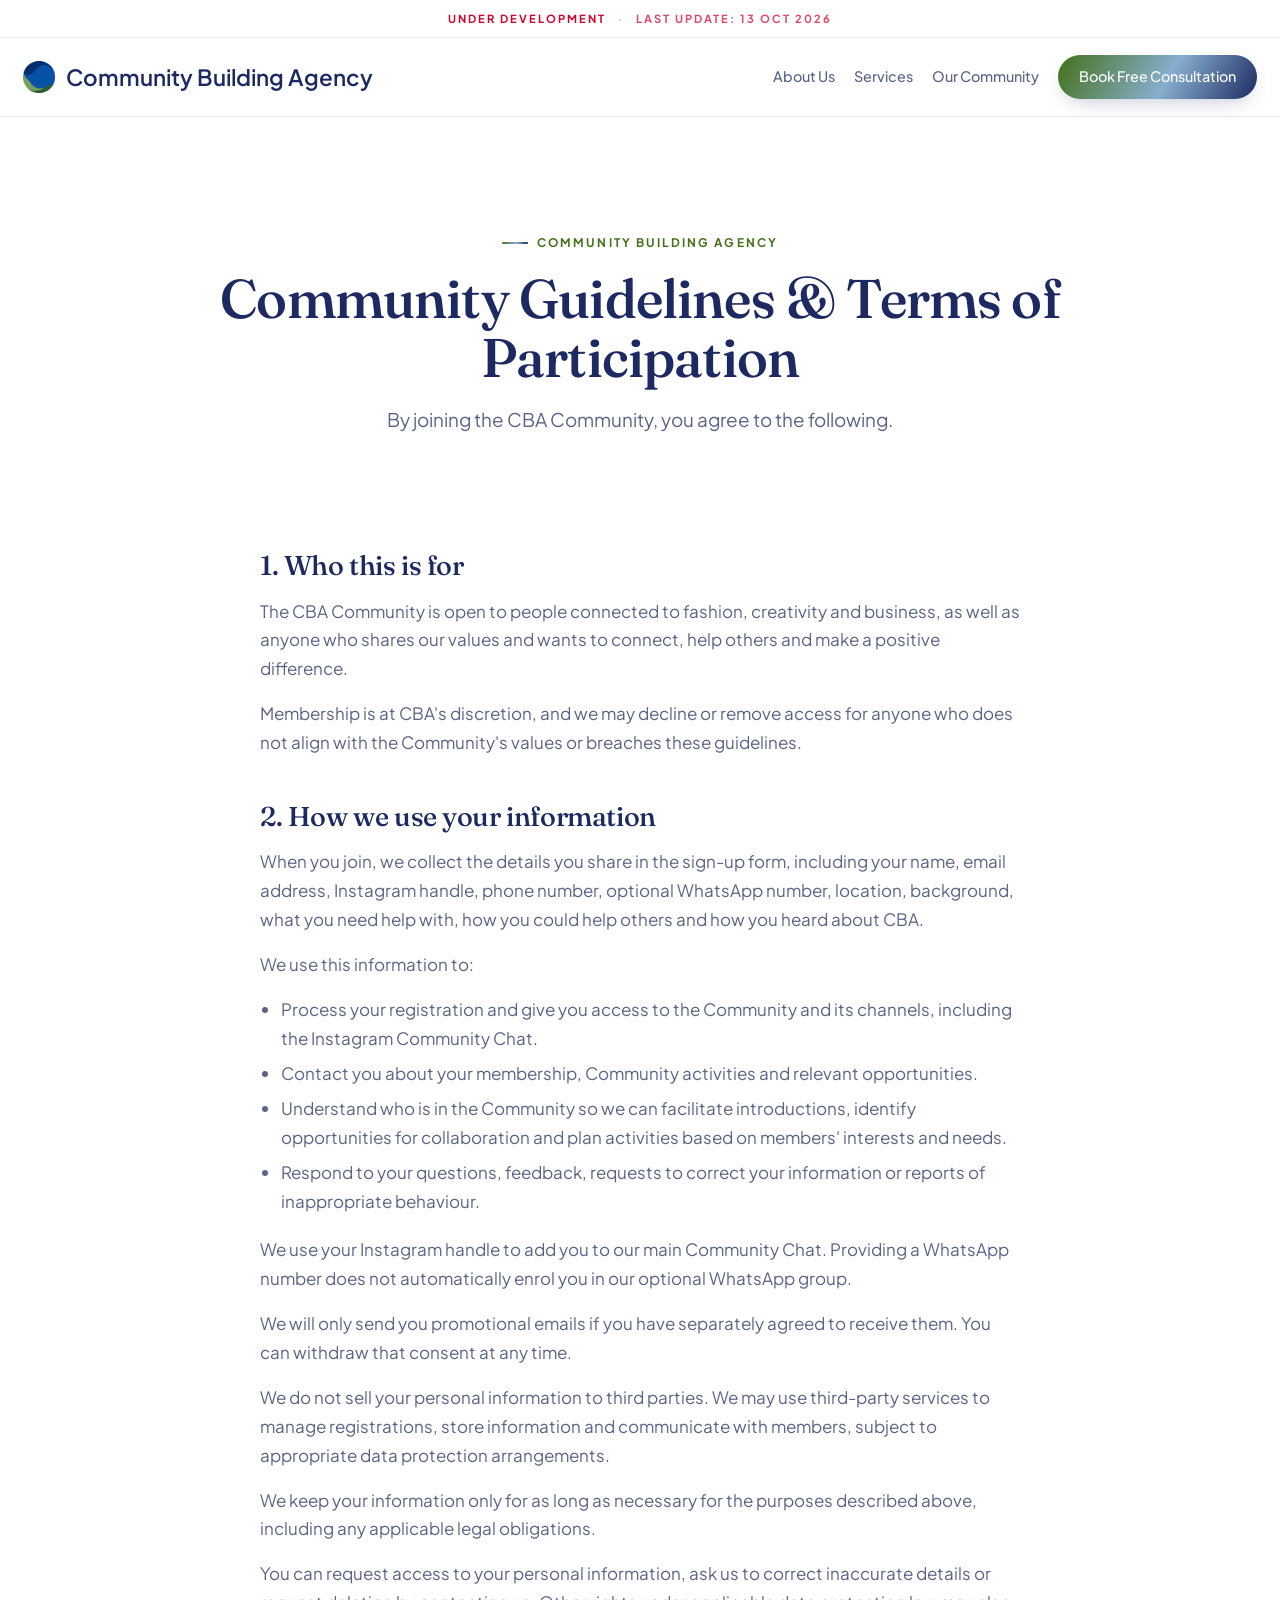
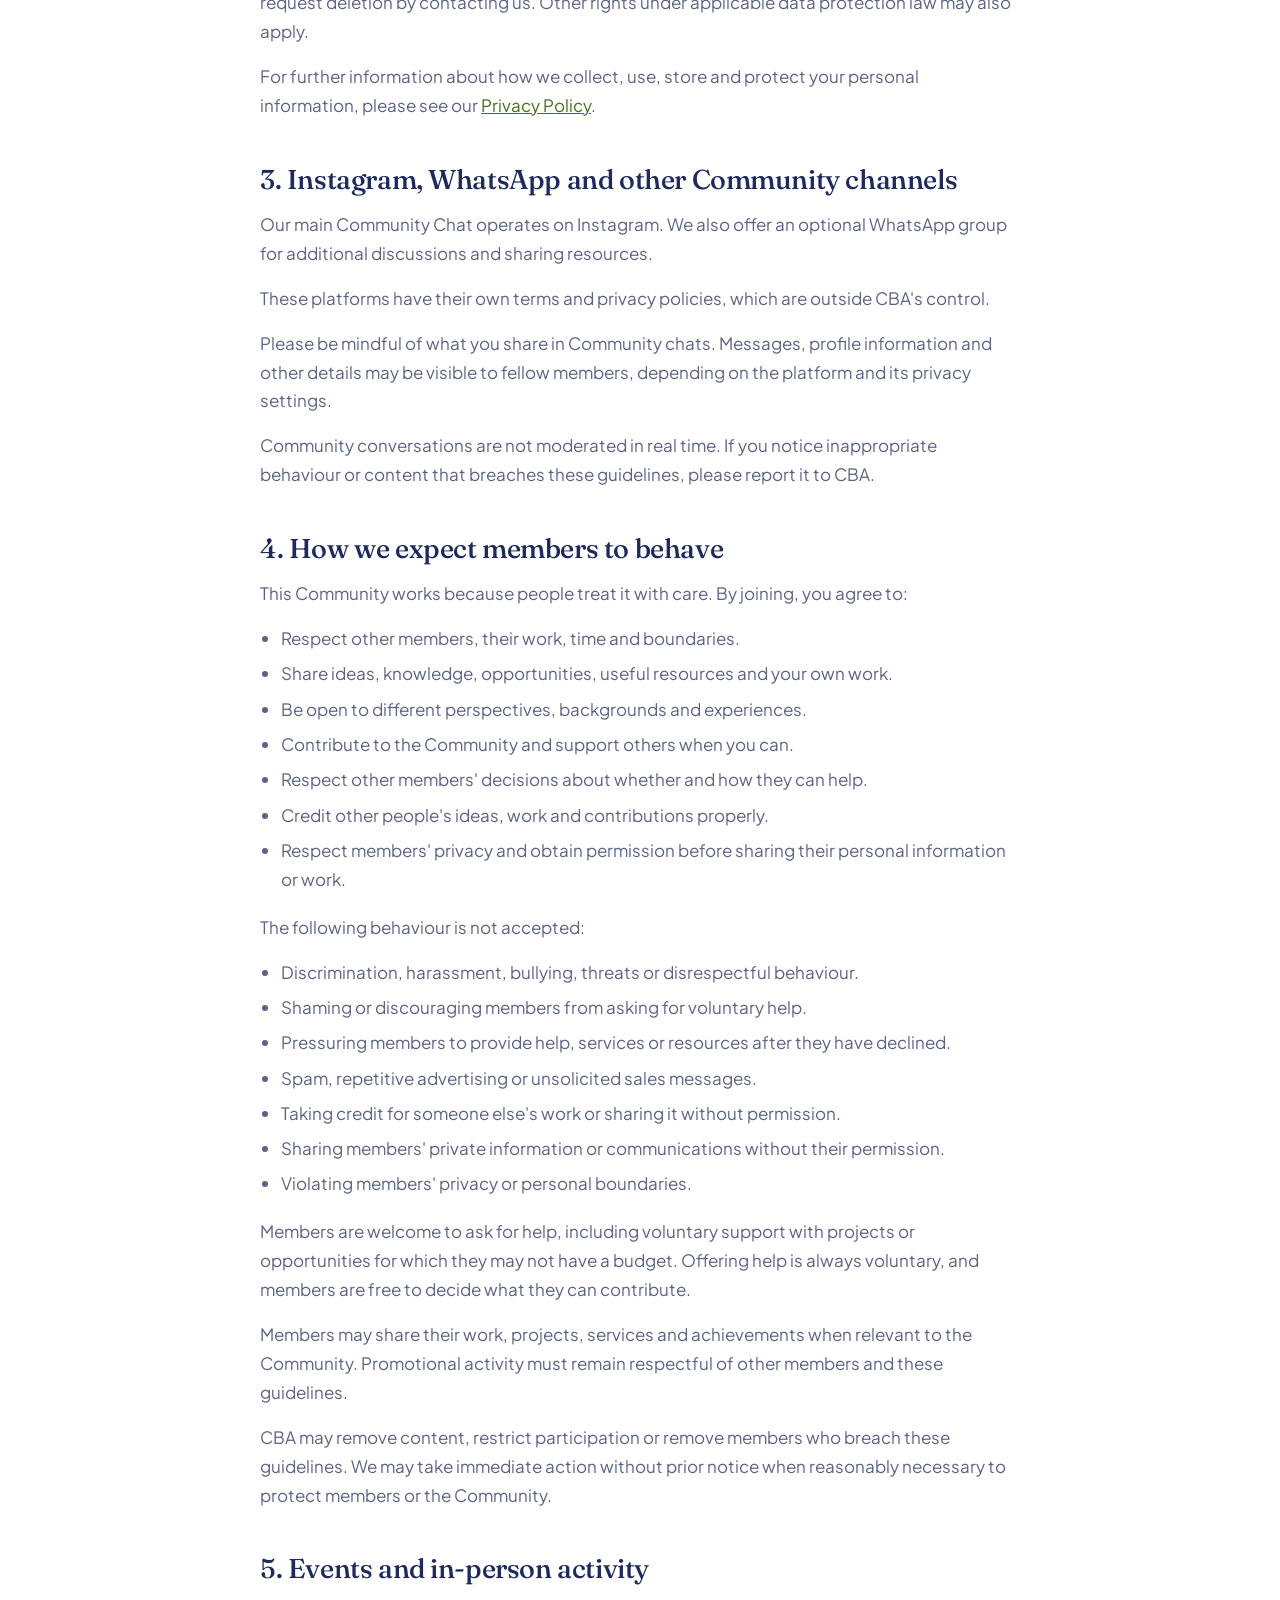
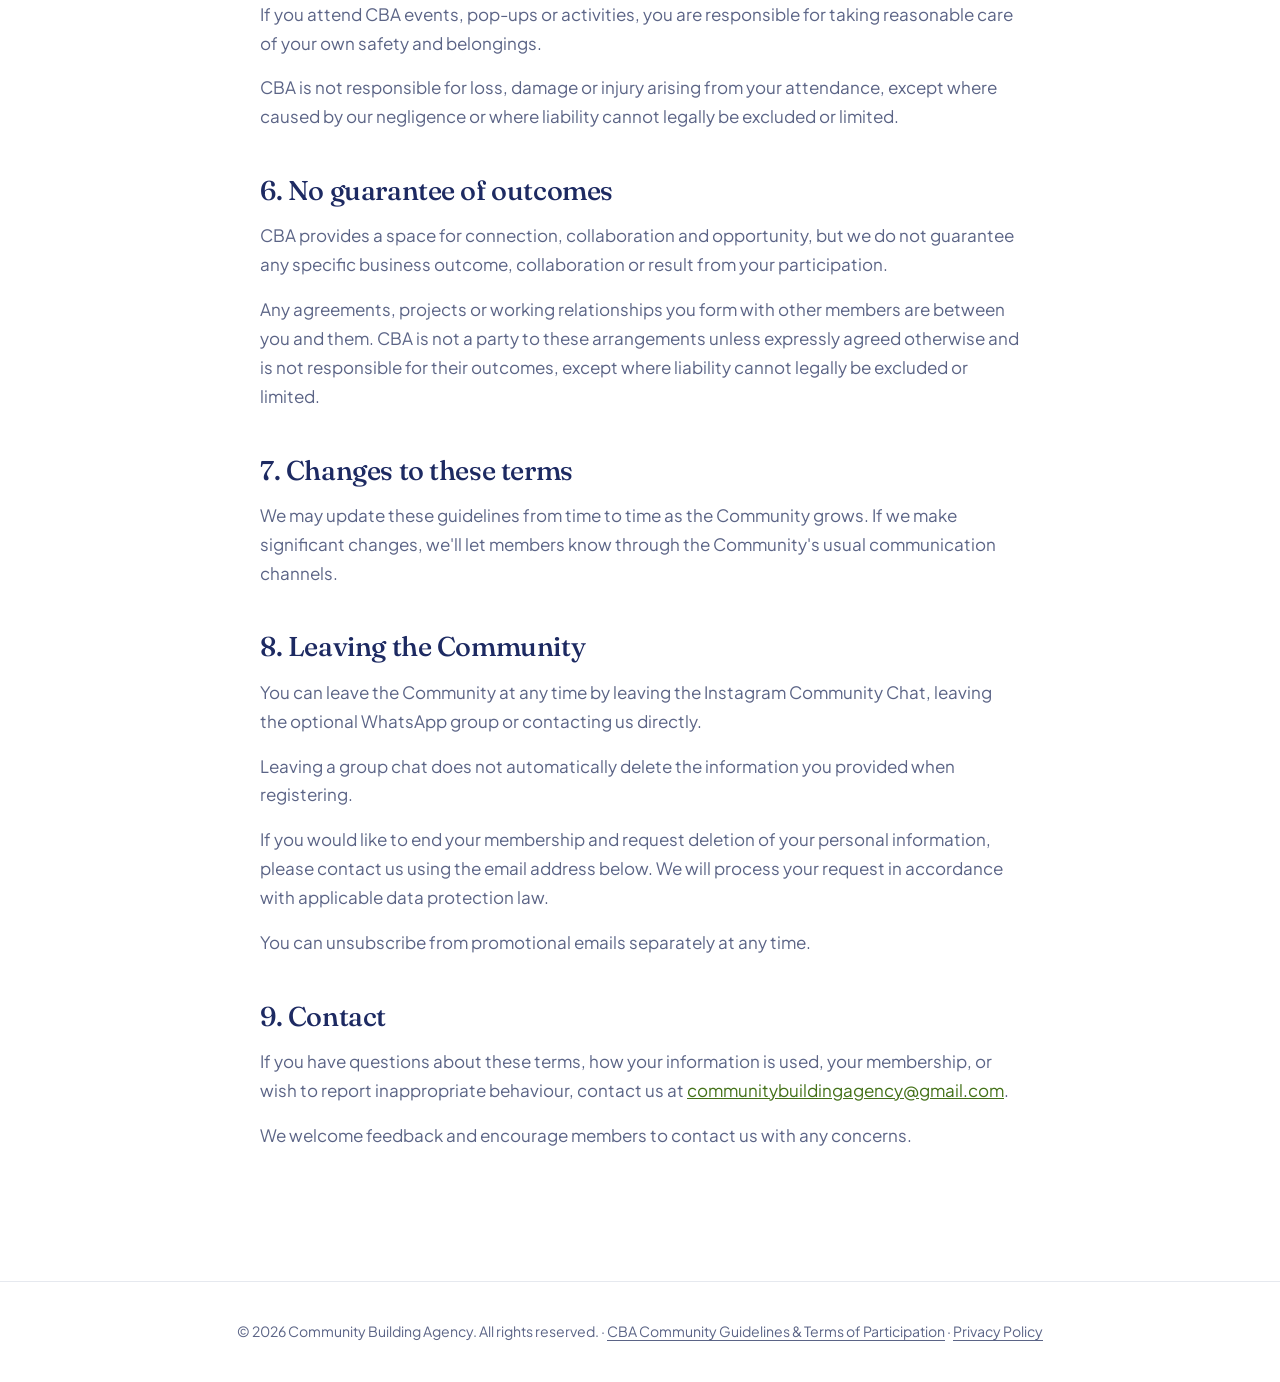
==== commit 553155fb: "Update communityguidelines.html" ====
--- a/communityguidelines.html
+++ b/communityguidelines.html
@@ -48,7 +48,8 @@
       <nav class="nav-links" id="primary-nav">
         <a href="index.html">About Us</a>
         <a href="services.html">Services</a>
-        <a href="joincommunity.html">About Our Community</a>
+        <a href="joincommunity.html">Our Community</a>
+        <a href="#cta" class="nav-cta book-btn">Book Free Consultation</a>
       </nav>
 
       <button class="nav-toggle" type="button" aria-label="Toggle navigation" aria-expanded="false" aria-controls="primary-nav">
@@ -75,95 +76,173 @@
         <article class="legal">
           <h2>1. Who this is for</h2>
           <p>
-            The CBA Community is open to people connected to fashion, creativity and business
-            who want to contribute to a space built on collaboration, not just self-promotion.
-            Membership is at CBA's discretion, and we may decline or remove access for anyone
-            who does not align with the community's values.
+            The CBA Community is open to people connected to fashion, creativity and business, as well
+            as anyone who shares our values and wants to connect, help others and make a positive
+            difference.
+          </p>
+          <p>
+            Membership is at CBA's discretion, and we may decline or remove access for anyone who does
+            not align with the Community's values or breaches these guidelines.
           </p>
 
           <h2>2. How we use your information</h2>
           <p>
-            When you join, we collect the details you share in the sign-up form (name, email,
-            Instagram handle, location, age range, and your interests). We use this information to:
+            When you join, we collect the details you share in the sign-up form, including your name,
+            email address, Instagram handle, phone number, optional WhatsApp number, location,
+            background, what you need help with, how you could help others and how you heard about
+            CBA.
+          </p>
+          <p>
+            We use this information to:
           </p>
           <ul>
-            <li>Give you access to the community and its channels (email, WhatsApp)</li>
-            <li>Contact you about updates, events and opportunities</li>
-            <li>Understand who is in the community so we can make better introductions and plan better events</li>
+            <li>Process your registration and give you access to the Community and its channels, including the Instagram Community Chat.</li>
+            <li>Contact you about your membership, Community activities and relevant opportunities.</li>
+            <li>Understand who is in the Community so we can facilitate introductions, identify opportunities for collaboration and plan activities based on members' interests and needs.</li>
+            <li>Respond to your questions, feedback, requests to correct your information or reports of inappropriate behaviour.</li>
           </ul>
           <p>
-            We do not sell your information to third parties. You can ask to see what we hold
-            about you, correct it, or have it removed at any time by contacting us.
-          </p>
-          <p>
-            By submitting the form, you agree to CBA storing your responses and contacting you
-            by email or WhatsApp about community updates, events and opportunities. You can
-            unsubscribe or leave the community at any time.
-          </p>
-
-          <h2>3. WhatsApp and other community channels</h2>
-          <p>
-            Some community activity happens on WhatsApp or other third-party platforms. These
-            platforms have their own terms and privacy policies, which are outside CBA's control.
-            Please be mindful of what you share there, as messages may be visible to other
-            members and are not moderated in real time.
+            We use your Instagram handle to add you to our main Community Chat. Providing a WhatsApp
+            number does not automatically enrol you in our optional WhatsApp group.
+          </p>
+          <p>
+            We will only send you promotional emails if you have separately agreed to receive them.
+            You can withdraw that consent at any time.
+          </p>
+          <p>
+            We do not sell your personal information to third parties. We may use third-party services
+            to manage registrations, store information and communicate with members, subject to
+            appropriate data protection arrangements.
+          </p>
+          <p>
+            We keep your information only for as long as necessary for the purposes described above,
+            including any applicable legal obligations.
+          </p>
+          <p>
+            You can request access to your personal information, ask us to correct inaccurate details
+            or request deletion by contacting us. Other rights under applicable data protection law
+            may also apply.
+          </p>
+          <p>
+            For further information about how we collect, use, store and protect your personal
+            information, please see our <a href="privacypolicy.html">Privacy Policy</a>.
+          </p>
+
+          <h2>3. Instagram, WhatsApp and other Community channels</h2>
+          <p>
+            Our main Community Chat operates on Instagram. We also offer an optional WhatsApp group
+            for additional discussions and sharing resources.
+          </p>
+          <p>
+            These platforms have their own terms and privacy policies, which are outside CBA's
+            control.
+          </p>
+          <p>
+            Please be mindful of what you share in Community chats. Messages, profile information and
+            other details may be visible to fellow members, depending on the platform and its privacy
+            settings.
+          </p>
+          <p>
+            Community conversations are not moderated in real time. If you notice inappropriate
+            behaviour or content that breaches these guidelines, please report it to CBA.
           </p>
 
           <h2>4. How we expect members to behave</h2>
           <p>
-            This community works because people treat it with care. By joining, you agree to:
+            This Community works because people treat it with care. By joining, you agree to:
           </p>
           <ul>
-            <li>Respect other members, their work, time and boundaries</li>
-            <li>Share in a way that adds value to the community</li>
-            <li>Be open to connection, collaboration and mutual support</li>
-            <li>Offer help, advice, introductions or feedback when you genuinely can</li>
-            <li>Credit other people's ideas, work and contributions properly</li>
+            <li>Respect other members, their work, time and boundaries.</li>
+            <li>Share ideas, knowledge, opportunities, useful resources and your own work.</li>
+            <li>Be open to different perspectives, backgrounds and experiences.</li>
+            <li>Contribute to the Community and support others when you can.</li>
+            <li>Respect other members' decisions about whether and how they can help.</li>
+            <li>Credit other people's ideas, work and contributions properly.</li>
+            <li>Respect members' privacy and obtain permission before sharing their personal information or work.</li>
           </ul>
-          <p>And to avoid:</p>
+          <p>
+            The following behaviour is not accepted:
+          </p>
           <ul>
-            <li>Spam, repeated self-promotion, or posting only to sell services</li>
-            <li>Harmful, discriminatory, offensive or exploitative content</li>
-            <li>Contacting members privately for sales, promotion or requests without context and respect</li>
-            <li>Sharing another member's personal information, contact details or work without permission</li>
+            <li>Discrimination, harassment, bullying, threats or disrespectful behaviour.</li>
+            <li>Shaming or discouraging members from asking for voluntary help.</li>
+            <li>Pressuring members to provide help, services or resources after they have declined.</li>
+            <li>Spam, repetitive advertising or unsolicited sales messages.</li>
+            <li>Taking credit for someone else's work or sharing it without permission.</li>
+            <li>Sharing members' private information or communications without their permission.</li>
+            <li>Violating members' privacy or personal boundaries.</li>
           </ul>
           <p>
-            CBA may remove content or members that go against these guidelines, without notice,
-            if we believe it's needed to protect the space.
+            Members are welcome to ask for help, including voluntary support with projects or
+            opportunities for which they may not have a budget. Offering help is always voluntary, and
+            members are free to decide what they can contribute.
+          </p>
+          <p>
+            Members may share their work, projects, services and achievements when relevant to the
+            Community. Promotional activity must remain respectful of other members and these
+            guidelines.
+          </p>
+          <p>
+            CBA may remove content, restrict participation or remove members who breach these
+            guidelines. We may take immediate action without prior notice when reasonably necessary to
+            protect members or the Community.
           </p>
 
           <h2>5. Events and in-person activity</h2>
           <p>
-            If you attend CBA events, pop-ups or activities, you do so at your own risk. CBA is
-            not responsible for loss, damage or injury arising from your attendance, except where
-            this is caused by our negligence.
+            If you attend CBA events, pop-ups or activities, you are responsible for taking reasonable
+            care of your own safety and belongings.
+          </p>
+          <p>
+            CBA is not responsible for loss, damage or injury arising from your attendance, except
+            where caused by our negligence or where liability cannot legally be excluded or limited.
           </p>
 
           <h2>6. No guarantee of outcomes</h2>
           <p>
-            CBA provides a space for connection, collaboration and opportunity, but we don't
-            guarantee any specific business outcome, collaboration, or result from your
-            participation. Any agreements, projects or working relationships you form with other
-            members are between you and them, and CBA is not a party to them and holds no
-            responsibility for their outcome.
+            CBA provides a space for connection, collaboration and opportunity, but we do not
+            guarantee any specific business outcome, collaboration or result from your participation.
+          </p>
+          <p>
+            Any agreements, projects or working relationships you form with other members are between
+            you and them. CBA is not a party to these arrangements unless expressly agreed otherwise
+            and is not responsible for their outcomes, except where liability cannot legally be
+            excluded or limited.
           </p>
 
           <h2>7. Changes to these terms</h2>
           <p>
-            We may update these guidelines from time to time as the community grows. If we make
-            significant changes, we'll let members know through the community's usual channels.
-          </p>
-
-          <h2>8. Leaving the community</h2>
-          <p>
-            You can leave at any time by unsubscribing, leaving the WhatsApp group, or contacting
-            us directly to have your information removed.
+            We may update these guidelines from time to time as the Community grows. If we make
+            significant changes, we'll let members know through the Community's usual communication
+            channels.
+          </p>
+
+          <h2>8. Leaving the Community</h2>
+          <p>
+            You can leave the Community at any time by leaving the Instagram Community Chat, leaving
+            the optional WhatsApp group or contacting us directly.
+          </p>
+          <p>
+            Leaving a group chat does not automatically delete the information you provided when
+            registering.
+          </p>
+          <p>
+            If you would like to end your membership and request deletion of your personal
+            information, please contact us using the email address below. We will process your request
+            in accordance with applicable data protection law.
+          </p>
+          <p>
+            You can unsubscribe from promotional emails separately at any time.
           </p>
 
           <h2>9. Contact</h2>
           <p>
-            If you have questions about these terms or how your information is used, contact us at
-            <a href="mailto:communitybuildingagency@gmail.com">communitybuildingagency@gmail.com</a>.
+            If you have questions about these terms, how your information is used, your membership, or
+            wish to report inappropriate behaviour, contact us at <a
+            href="mailto:communitybuildingagency@gmail.com">communitybuildingagency@gmail.com</a>.
+          </p>
+          <p>
+            We welcome feedback and encourage members to contact us with any concerns.
           </p>
         </article>
       </div>
--- a/style2.css
+++ b/style2.css
@@ -32,6 +32,7 @@
   --maxw:     1160px;
   --pad:      clamp(1.25rem, 4vw, 2.5rem);
   --header-h: 78px;
+  --logo-mark: 32px;
   --banner-h: 38px;
 
   --shadow:    0 2px 6px rgba(29,42,98,.06), 0 24px 60px -20px rgba(29,42,98,.18);
@@ -208,11 +209,19 @@
   border-bottom: 1px solid var(--line);
 }
 .site-header .container { max-width: none; }
+/* the side gaps match the gap above and below the logo sphere —
+   (header height - sphere height) / 2 — at every width, so nothing jumps when
+   the burger takes over */
+.site-header .container {
+  --nav-edge: calc((var(--header-h) - var(--logo-mark)) / 2);
+  padding-left: var(--nav-edge);
+  padding-right: var(--nav-edge);
+}
 .nav-inner { display: flex; align-items: center; justify-content: space-between; gap: clamp(.75rem, 3vw, 2rem); height: var(--header-h); }
 /* min-width:0 lets the logo shrink instead of pushing the burger off-screen */
 .logo { display: flex; align-items: center; gap: .7rem; min-width: 0; text-decoration: none; }
 .logo-mark {
-  width: 32px; height: 32px;
+  width: var(--logo-mark); height: var(--logo-mark);
   object-fit: contain;
   display: block;
   flex-shrink: 0;
@@ -443,6 +452,7 @@
 .hero-actions { display: flex; gap: 1rem; flex-wrap: wrap; }
 .hero-visual { position: relative; }
 .hero-moon { width: 100%; max-width: 460px; height: auto; margin-left: auto; }
+.hero-actions-below { display: none; }
 
 
 /* ---------- Who We Help (marquee-ish strip) ---------- */
@@ -816,6 +826,8 @@
 /* ---------- Footer ---------- */
 .footer { border-top: 1px solid var(--line); padding: 2.4rem 0; background: var(--bg); }
 .footer-meta { font-size: .88rem; color: var(--muted); margin: 0; text-align: center; }
+.footer-meta a { color: inherit; text-decoration: underline; text-underline-offset: 3px; }
+.footer-meta a:hover { color: var(--coral); }
 
 /* ---------- Fade-in ---------- */
 .fade-in, .fade-in-delayed { opacity: 0; transform: translateY(28px); transition: opacity .8s var(--ease), transform .8s var(--ease); }
@@ -852,12 +864,15 @@
   border-radius: calc(28px + var(--modal-pad));
   box-shadow: 0 40px 90px rgba(0,0,0,.35);
 }
+/* sits inside the content padding, vertically centred on the eyebrow line:
+   the eyebrow's top is at --modal-pad and its line box is .72rem x 1.5 tall,
+   so its middle is .54rem below that; the 40px button is shifted up by half */
 .modal-close {
-  position: absolute; top: 1.2rem; right: 1.2rem; width: 40px; height: 40px; border-radius: 50%;
+  position: absolute; top: calc(var(--modal-pad) + .54rem - 20px); right: var(--modal-pad); width: 40px; height: 40px; border-radius: 50%;
   border: 1px solid var(--line); background: var(--bg); font-size: 1.4rem; line-height: 1; cursor: pointer; color: var(--ink); z-index: 2;
 }
 .modal-content { padding: var(--modal-pad); }
-.modal-eyebrow { font-size: .72rem; letter-spacing: .18em; text-transform: uppercase; color: var(--coral); font-weight: 700; margin: 0 0 .6rem; }
+.modal-eyebrow { font-size: .72rem; line-height: 1.5; letter-spacing: .18em; text-transform: uppercase; color: var(--coral); font-weight: 700; margin: 0 0 .6rem; }
 .modal-content h2 { font-size: clamp(1.6rem, 3vw, 2.1rem); }
 .modal-subtitle { margin: 1.8rem 0 .6rem; font-size: 1.2rem; }
 .modal-body { color: var(--muted); font-size: .98rem; }
@@ -867,11 +882,14 @@
 .field-label { display: block; font-size: .93rem; font-weight: 600; margin-bottom: .55rem; color: var(--ink); }
 .survey-form textarea,
 .survey-form input[type="email"],
+.survey-form input[type="tel"],
 .survey-form input[type="text"] {
   width: 100%; font: inherit; font-size: .96rem; padding: .85rem .95rem; border-radius: var(--radius-sm);
   border: 1.5px solid var(--line); background: var(--bg); color: var(--ink); resize: vertical;
 }
 .survey-form textarea:focus, .survey-form input:focus { outline: none; border-color: var(--coral); box-shadow: 0 0 0 4px rgba(175,208,110,.32); }
+.field-hint { display: block; font-size: .84rem; color: var(--muted); margin-top: .45rem; line-height: 1.5; }
+.consent a { color: var(--coral); }
 .radio-grid { display: grid; grid-template-columns: 1fr 1fr; gap: .6rem; border: 0; padding: 0; margin: 0; }
 .radio-grid label { font-size: .92rem; display: flex; align-items: center; gap: .5rem; color: var(--muted); }
 fieldset.field { border: 0; padding: 0; }
@@ -910,6 +928,17 @@
    it stays in the DOM so the aria-live announcement still works. */
 .form-status:empty { margin: 0; }
 
+/* ---------- Legal pages (Privacy Policy) ---------- */
+.legal { max-width: 760px; margin: 0 auto; color: var(--muted); line-height: 1.7; }
+.legal h2 { font-size: clamp(1.35rem, 2.4vw, 1.7rem); margin: 2.8rem 0 1rem; color: var(--ink, inherit); }
+.legal h2:first-child { margin-top: 0; }
+.legal h3 { font-size: 1.08rem; margin: 1.6rem 0 .6rem; color: var(--ink, inherit); }
+.legal p { margin-bottom: 1rem; }
+.legal ul { margin: 0 0 1.2rem; padding-left: 1.3rem; list-style: disc; }
+.legal li { margin-bottom: .4rem; }
+.legal strong { color: var(--ink, inherit); font-weight: 600; }
+.legal a { color: var(--coral); word-break: break-word; }
+
 /* =========================================================
    Responsive
    ========================================================= */
@@ -919,6 +948,9 @@
   .hero-copy { text-align: center; }
   .hero-subtitle { margin-left: auto; margin-right: auto; }
   .hero-actions { justify-content: center; }
+  /* single column: the button moves below the moon */
+  .hero-copy .hero-actions { display: none; }
+  .hero-actions-below { display: flex; margin-top: 2rem; }
   .process-grid { grid-template-columns: repeat(2, 1fr); }
   .service-grid { grid-template-columns: 1fr; }
   .two-col { grid-template-columns: 1fr; }
@@ -945,6 +977,9 @@
   .nav-toggle { display: flex; }
 }
 @media (max-width: 640px) {
+  /* copyright and the two policy links each on their own line; the dot separators go */
+  .footer-meta > span[aria-hidden] { display: none; }
+  .footer-meta a { display: block; margin-top: .5rem; }
   body { font-size: 16px; }
   .process-grid { grid-template-columns: 1fr; }
   .visual-strip-grid { grid-template-columns: 1fr; }
@@ -959,6 +994,7 @@
   .field-label { margin-bottom: .35rem; }
   .survey-form textarea,
   .survey-form input[type="email"],
+  .survey-form input[type="tel"],
   .survey-form input[type="text"] { padding: .7rem .85rem; }
   .radio-grid { gap: .45rem; }
   .agreement-box { max-height: 170px; padding: .85rem 1rem; margin-bottom: 1rem; }
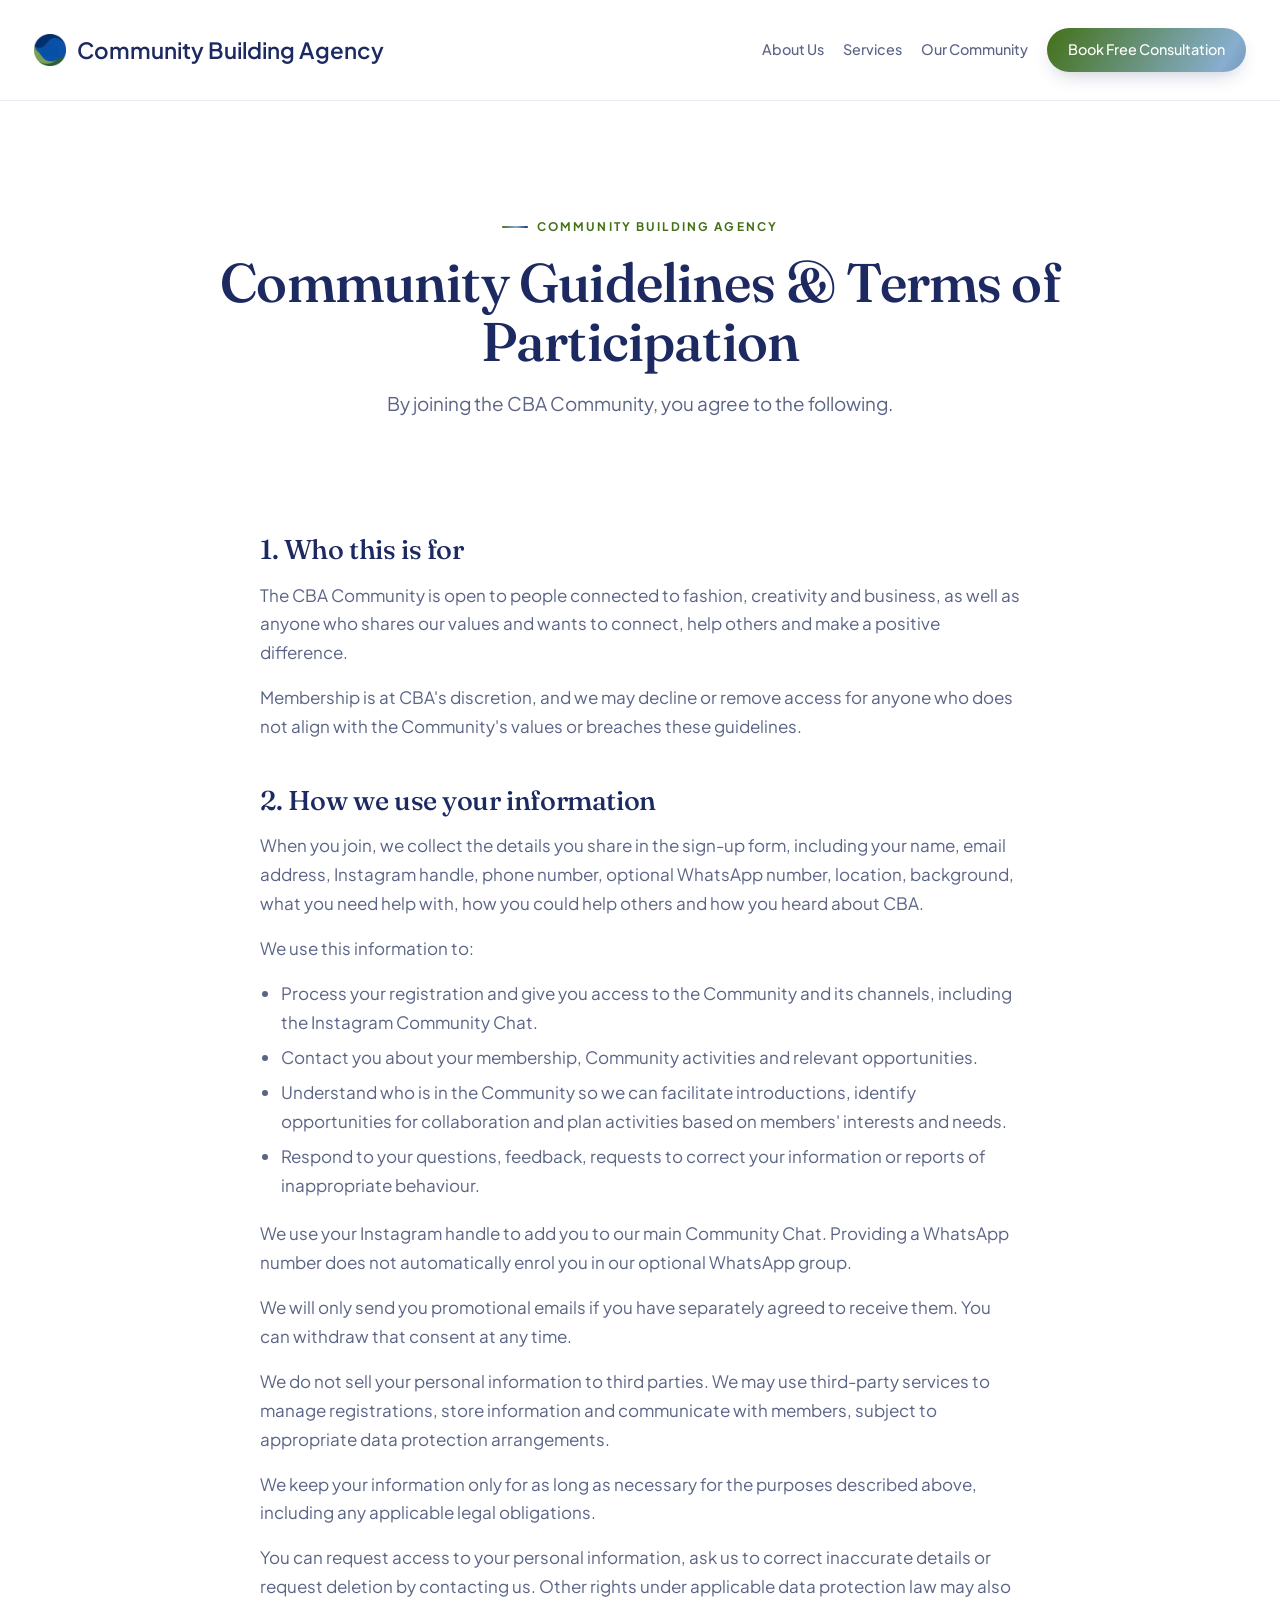
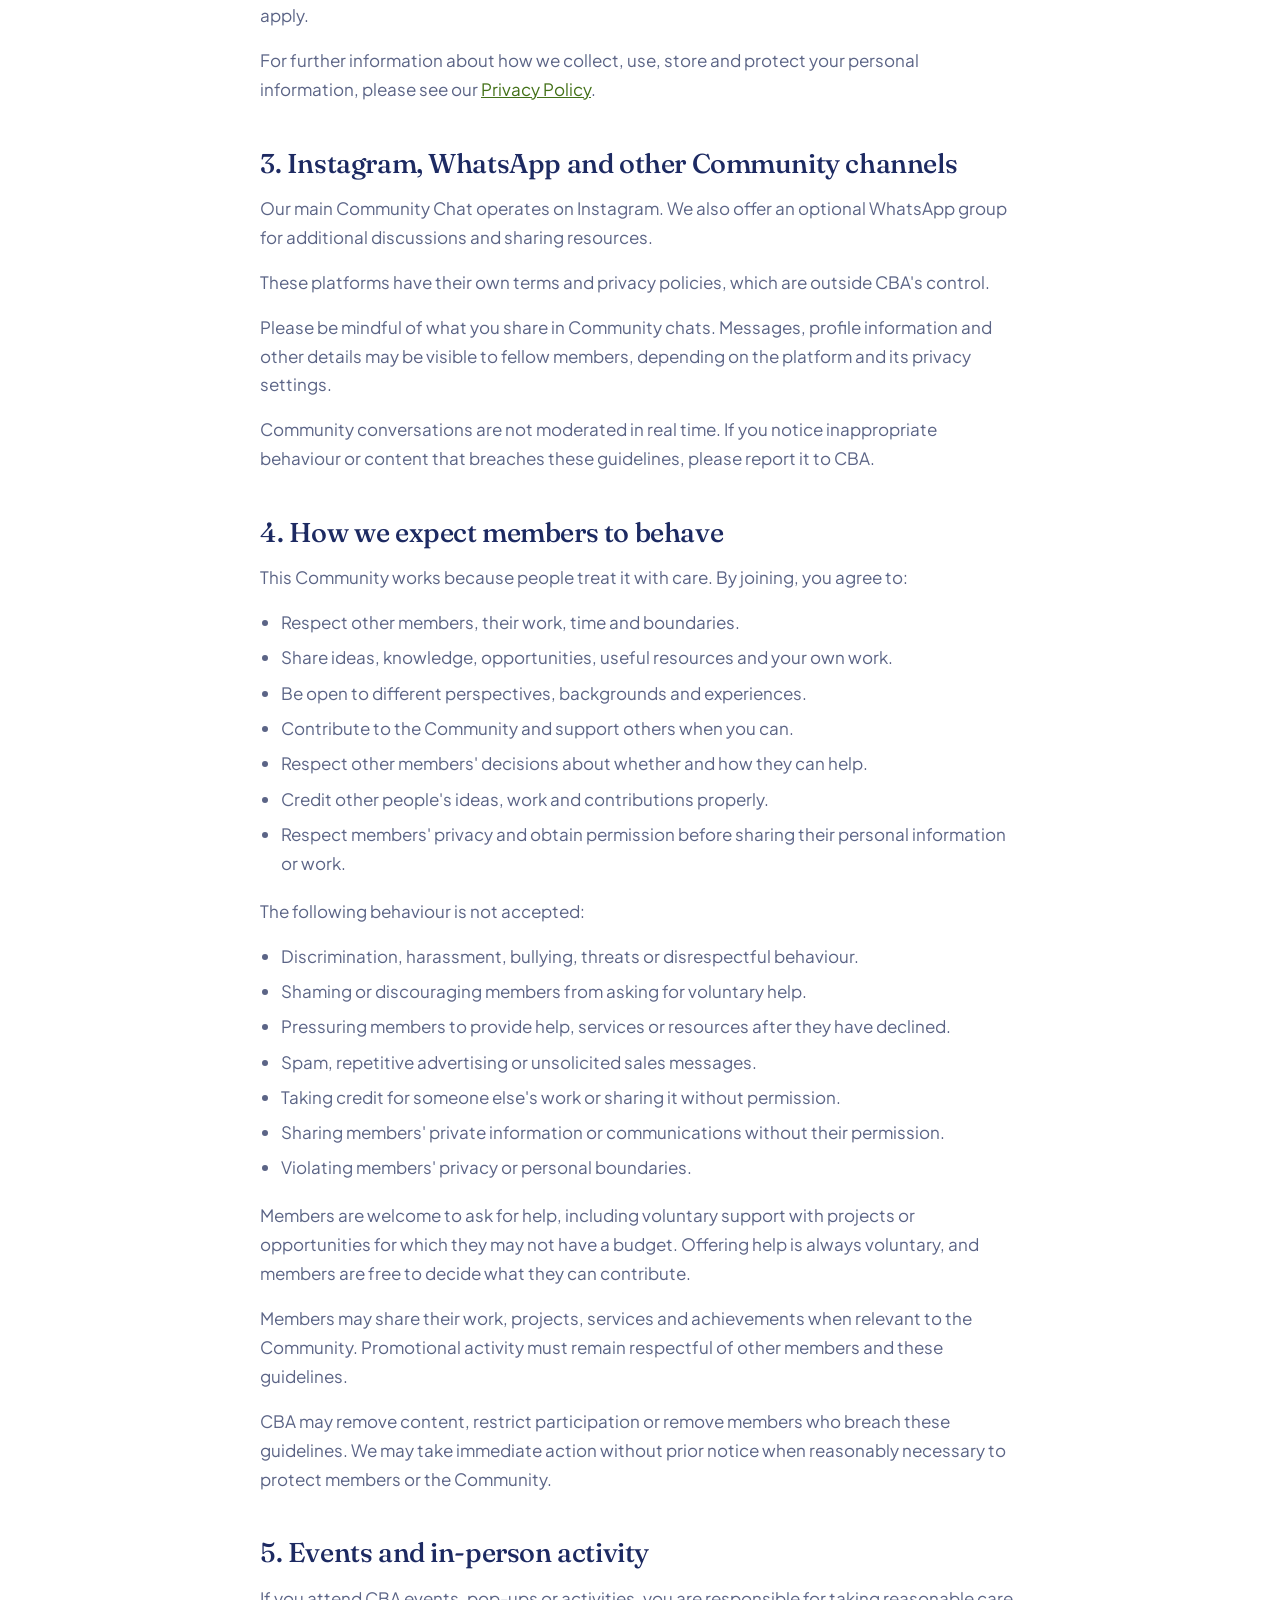
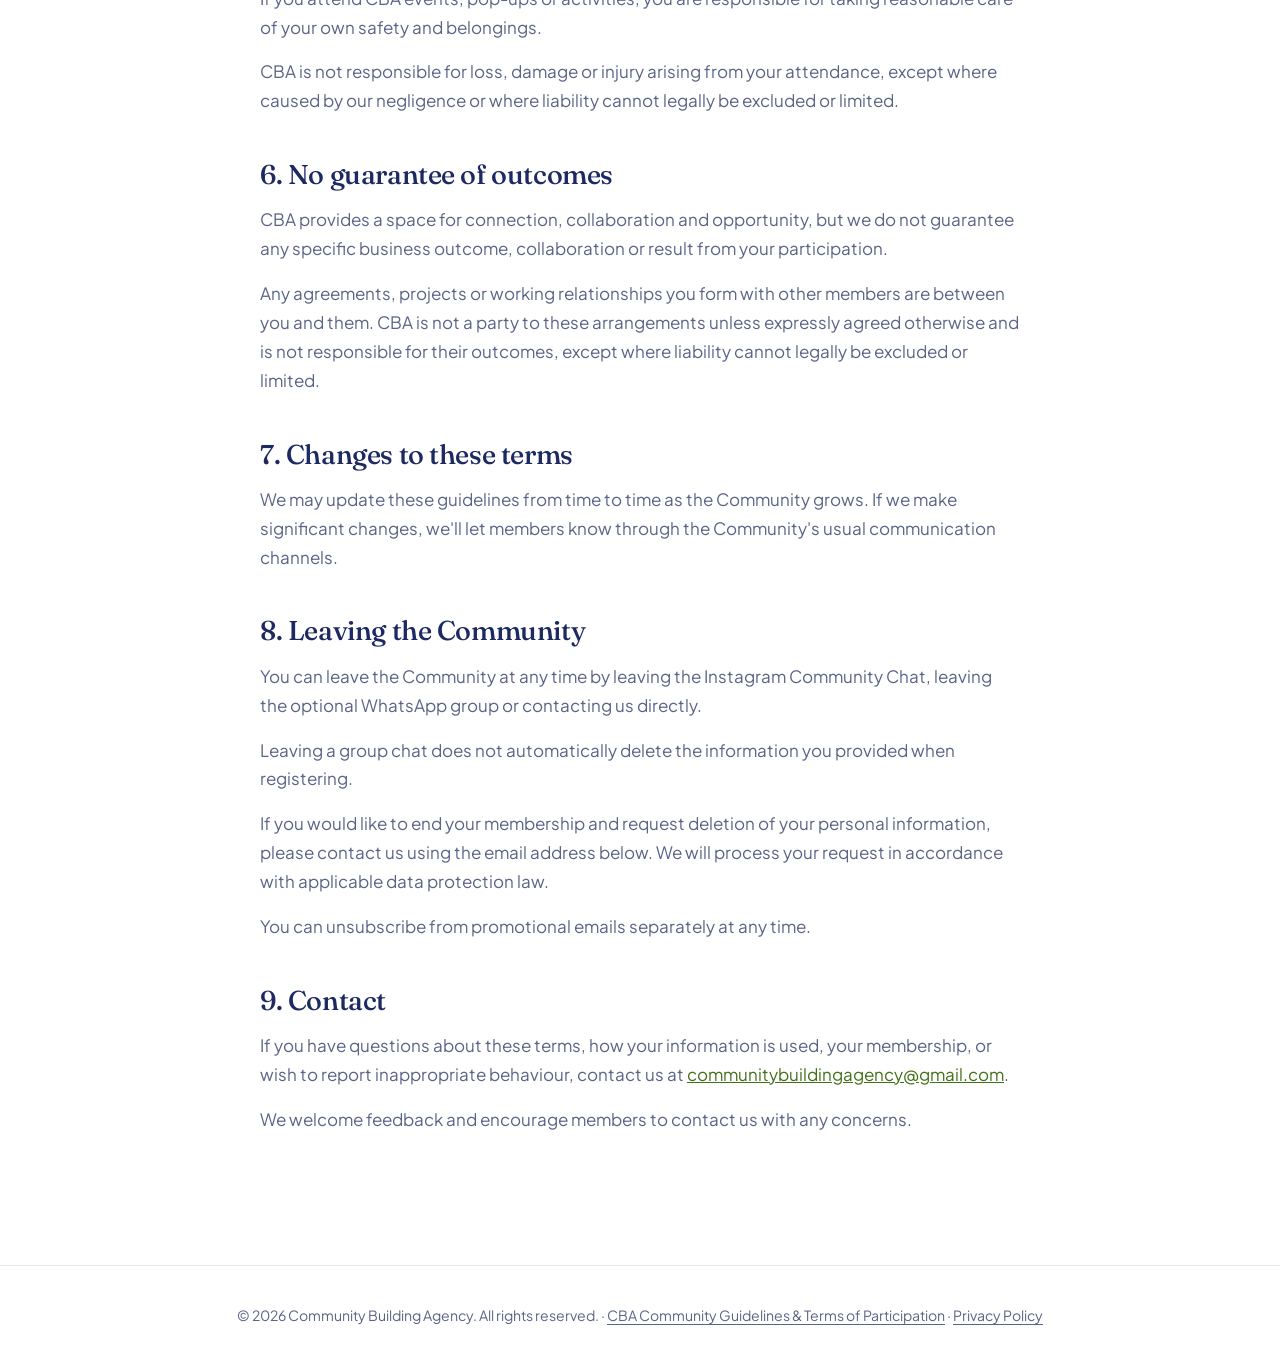
==== commit 1af4ecdf: "Project ctructure updates" ====
--- a/communityguidelines.html
+++ b/communityguidelines.html
@@ -6,6 +6,22 @@
   <meta name="description" content="CBA Community Guidelines &amp; Terms of Participation — what members agree to when joining the CBA Community." />
   <meta name="viewport" content="width=device-width, initial-scale=1" />
 
+  <!-- Link previews (WhatsApp, LinkedIn, iMessage, Instagram DMs…) and the address
+       search engines should use. Their crawlers don't run JavaScript, so this has to
+       be written out in every page rather than added by layout.js. -->
+  <link rel="canonical" href="https://communitybuildingagency.com/communityguidelines.html" />
+  <meta property="og:type" content="website" />
+  <meta property="og:site_name" content="Community Building Agency" />
+  <meta property="og:locale" content="en_GB" />
+  <meta property="og:title" content="Community Guidelines | Community Building Agency" />
+  <meta property="og:description" content="CBA Community Guidelines &amp; Terms of Participation — what members agree to when joining the CBA Community." />
+  <meta property="og:url" content="https://communitybuildingagency.com/communityguidelines.html" />
+  <meta property="og:image" content="https://communitybuildingagency.com/assets/cba/CBA_share.jpg" />
+  <meta property="og:image:width" content="1200" />
+  <meta property="og:image:height" content="630" />
+  <meta property="og:image:alt" content="Community Building Agency logo and name on a dark green background" />
+  <meta name="twitter:card" content="summary_large_image" />
+
   <!-- Favicon -->
   <link rel="icon" type="image/png" href="assets/favicon.png">
   <link rel="apple-touch-icon" href="assets/favicon.png">
@@ -15,48 +31,15 @@
   <link rel="preconnect" href="https://fonts.gstatic.com" crossorigin>
   <link href="https://fonts.googleapis.com/css2?family=Fraunces:opsz,wght@9..144,400;9..144,500;9..144,560;9..144,600&family=Plus+Jakarta+Sans:wght@400;500;600;700;800&display=swap" rel="stylesheet">
 
-  <link rel="stylesheet" href="style2.css" />
+  <link rel="stylesheet" href="style.css" />
 
   <!-- UMAMI.IS tracking -->
   <script defer src="https://cloud.umami.is/script.js" data-website-id="b16bccfe-6395-4036-8e7f-8465aa63abf2"></script>
-
-  <!-- Google tag (gtag.js) -->
-  <script async src="https://www.googletagmanager.com/gtag/js?id=G-X173NLXJ33"></script>
-  <script>
-    window.dataLayer = window.dataLayer || [];
-    function gtag(){dataLayer.push(arguments);}
-    gtag('js', new Date());
-    gtag('config', 'G-X173NLXJ33');
-  </script>
 </head>
 
 <body class="page-white">
-  <!-- SITE-WIDE NOTICE -->
-  <p class="dev-banner">
-    <span>Under development</span>
-    <span class="dev-banner-date">Last update: 13 Oct 2026</span>
-  </p>
-
-  <!-- NAVBAR -->
-  <header class="site-header">
-    <div class="container nav-inner">
-      <a class="logo" href="index.html">
-        <img class="logo-mark" src="assets/CBA_sphere.png" alt="Community Building Agency">
-        <span class="logo-text">Community Building Agency</span>
-      </a>
-
-      <nav class="nav-links" id="primary-nav">
-        <a href="index.html">About Us</a>
-        <a href="services.html">Services</a>
-        <a href="joincommunity.html">Our Community</a>
-        <a href="#cta" class="nav-cta book-btn">Book Free Consultation</a>
-      </nav>
-
-      <button class="nav-toggle" type="button" aria-label="Toggle navigation" aria-expanded="false" aria-controls="primary-nav">
-        <span></span><span></span>
-      </button>
-    </div>
-  </header>
+  <!-- notice banner + navbar, and the footer after <main>: see layout.js -->
+  <script src="src/js/layout.js"></script>
 
   <main>
     <!-- PAGE HERO -->
@@ -249,13 +232,6 @@
     </section>
   </main>
 
-  <!-- FOOTER -->
-  <footer class="footer">
-    <div class="container footer-inner">
-      <p class="footer-meta">© <span id="year"></span> Community Building Agency. All rights reserved. <span aria-hidden="true">·</span> <a href="communityguidelines.html">CBA Community Guidelines &amp; Terms of Participation</a> <span aria-hidden="true">·</span> <a href="privacypolicy.html">Privacy Policy</a></p>
-    </div>
-  </footer>
-
-  <script src="main.js" defer></script>
+  <script src="src/js/main.js" defer></script>
 </body>
 </html>
--- a/style.css
+++ b/style.css
@@ -0,0 +1,1163 @@
+/* =========================================================
+   Community Building Agency — Redesign v2 (style.css)
+   Warm · gradient · editorial · community-led
+   ========================================================= */
+
+:root {
+  /* Base */
+  --bg:        #ffffff;   /* white */
+  --surface:   #ffffff;
+  --ink:       #1d2a62;   /* delft blue */
+  --muted:     #5b6486;   /* muted navy */
+  --line:      #e6e9ef;   /* neutral line */
+
+  /* Brand stops — Delft Blue / Carolina / Beige / Pistachio / Fern */
+  --coral:     #437118;   /* fern green — text accents */
+  --peach:     #87aece;   /* carolina blue */
+  --rose:      #87aece;   /* carolina blue */
+  --carolina-deep: #4378a3; /* carolina blue darkened to 4.7:1 on white, for small text */
+  --lav:       #1d2a62;   /* delft blue */
+  --mint:      #afd06e;   /* pistachio */
+  --gold:      #87aece;   /* carolina blue */
+
+  /* Signature gradients */
+  --grad-warm:   linear-gradient(120deg, #437118 0%, #87aece 55%, #1d2a62 100%);
+  --grad-sun:    linear-gradient(120deg, #437118 0%, #87aece 100%);
+  --grad-soft:   linear-gradient(150deg, #eef6db 0%, #e3edf7 50%, #ecf4dd 100%);
+  --grad-mint:   linear-gradient(150deg, #e6f1cf, #dce9f4);
+  --grad-ink:    linear-gradient(150deg, #141d44 0%, #1d2a62 60%, #243168 100%);
+  /* home-grad-green's radial falloff (dark centre, lighter edges) with its stops' lightness moved onto the navy hue */
+  --grad-ink-radial: radial-gradient(ellipse at center, #101736 0%, #141d44 19%, #1f2c67 56%, #25367d 90%);
+
+  --radius:   24px;
+  --radius-sm:16px;
+  --radius-pill: 999px;
+  --maxw:     1160px;
+  --pad:      clamp(1.25rem, 4vw, 2.5rem);
+  /* 100px + the 1px bottom border = the footer's 101px (2.4rem padding top and
+     bottom, one line of text, 1px top border), while the footer fits on one
+     line. Below 940px the footer wraps and grows, so the header drops back to
+     78px there (see Nav collapse) rather than following it. */
+  --header-h: 100px;
+  --logo-mark: 32px;
+  --banner-h: 38px;
+
+  --shadow:    0 2px 6px rgba(29,42,98,.06), 0 24px 60px -20px rgba(29,42,98,.18);
+  --shadow-sm: 0 1px 3px rgba(29,42,98,.06), 0 12px 30px -16px rgba(29,42,98,.15);
+
+  --ease: cubic-bezier(.21,.6,.35,1);
+
+  --font-display: "Fraunces", Georgia, serif;
+  --font-body: "Plus Jakarta Sans", system-ui, -apple-system, sans-serif;
+}
+
+* { box-sizing: border-box; }
+html { scroll-behavior: smooth; }
+
+html { background: var(--bg); }
+
+body {
+  margin: 0;
+  font-family: var(--font-body);
+  background: transparent;
+  color: var(--ink);
+  font-size: 17px;
+  line-height: 1.65;
+  -webkit-font-smoothing: antialiased;
+  overflow-x: hidden;
+}
+
+/* One single fixed background image for the whole site. */
+body::before {
+  content: "";
+  position: fixed;
+  inset: 0;
+  z-index: -1;
+  background: url("assets/home/home-grad-green.png") center center / cover no-repeat;
+}
+
+/* Pages that opt out of the poster and sit on flat white.
+   The .section top border is white, so it also stops showing as a divider. */
+body.page-white { background: var(--bg); }
+body.page-white::before { content: none; }
+
+img { max-width: 100%; display: block; }
+
+.container {
+  width: 100%;
+  max-width: var(--maxw);
+  margin: 0 auto;
+  padding-left: var(--pad);
+  padding-right: var(--pad);
+}
+
+/* ---------- Typography ---------- */
+h1, h2, h3 {
+  font-family: var(--font-display);
+  font-weight: 500;
+  line-height: 1.08;
+  letter-spacing: -0.015em;
+  margin: 0;
+  font-optical-sizing: auto;
+}
+h1 { font-size: clamp(2.7rem, 6.2vw, 4.6rem); font-weight: 540; }
+h2 { font-size: clamp(2rem, 4vw, 3.1rem); }
+h3 { font-size: 1.35rem; font-weight: 560; }
+
+p { margin: 0 0 1rem; }
+.lead { font-size: 1.18rem; color: var(--muted); }
+.body { color: var(--muted); }
+.max-60 { max-width: 58ch; }
+
+.grad-text {
+  background: var(--grad-warm);
+  -webkit-background-clip: text;
+  background-clip: text;
+  color: transparent;
+}
+
+.eyebrow {
+  display: inline-flex;
+  align-items: center;
+  gap: .55rem;
+  font-family: var(--font-body);
+  font-size: 0.74rem;
+  letter-spacing: 0.18em;
+  text-transform: uppercase;
+  font-weight: 700;
+  color: var(--coral);
+  margin: 0 0 1.1rem;
+}
+.eyebrow::before {
+  content: "";
+  width: 26px; height: 2px; border-radius: 2px;
+  background: var(--grad-warm);
+}
+.eyebrow.center { justify-content: center; }
+/* blue eyebrow for white sections; plain --peach is too pale to read on white */
+.eyebrow.eyebrow-blue { color: var(--carolina-deep); }
+.eyebrow.eyebrow-blue::before { background: linear-gradient(120deg, var(--carolina-deep), var(--peach)); }
+
+a { color: inherit; }
+
+/* ---------- Buttons ---------- */
+.btn-primary, .btn-outline {
+  display: inline-flex;
+  align-items: center;
+  justify-content: center;
+  gap: .5rem;
+  font-family: var(--font-body);
+  font-size: 0.92rem;
+  letter-spacing: 0.01em;
+  font-weight: 700;
+  padding: 0.95rem 1.7rem;
+  border-radius: var(--radius-pill);
+  cursor: pointer;
+  text-decoration: none;
+  border: 1.5px solid transparent;
+  transition: transform .28s var(--ease), box-shadow .28s var(--ease), background .28s var(--ease), color .28s var(--ease);
+}
+.btn-primary {
+  background: var(--grad-warm);
+  background-size: 160% 160%;
+  /* The 1.5px transparent border above sits outside the default padding-box
+     origin, so the gradient would tile into it and show its end colour as a
+     dark hairline along the top and left. Origin at the border box covers it. */
+  background-origin: border-box;
+  color: #fff;
+  box-shadow: 0 10px 26px -8px rgba(29,42,98,.34);
+}
+.btn-primary:hover { transform: translateY(-3px); background-position: 100% 0; box-shadow: 0 16px 34px -10px rgba(29,42,98,.4); }
+/* Join Community button: blue by default, the standard green-blue on hover.
+   background-image can't transition between gradients, so the hover one sits on
+   a ::before layer that fades in; isolation keeps that layer behind the label.
+   inset -1.5px reaches under the transparent border, like background-origin above. */
+.btn-primary.join-btn {
+  position: relative;
+  isolation: isolate;
+  background-image: linear-gradient(120deg, var(--ink) 0%, var(--carolina-deep) 50%, var(--peach) 100%);
+}
+.btn-primary.join-btn::before {
+  content: "";
+  position: absolute; inset: -1.5px; z-index: -1;
+  border-radius: inherit;
+  background: var(--grad-warm);
+  background-size: 160% 160%;
+  opacity: 0;
+  transition: opacity .28s var(--ease);
+}
+.btn-primary.join-btn:hover::before { opacity: 1; }
+.btn-outline {
+  background: var(--surface);
+  color: var(--ink);
+  border-color: var(--line);
+}
+.btn-outline:hover { transform: translateY(-3px); border-color: var(--coral); color: var(--coral); box-shadow: var(--shadow-sm); }
+.btn-large { padding: 1.1rem 2.1rem; font-size: 0.98rem; }
+.btn-full { width: 100%; }
+
+/* Temporary site-wide notice, pinned above the header. Its height is a
+   variable because the header sticks below it and anchor offsets have to
+   clear both; an explicit height keeps that number exact rather than
+   depending on padding and line-height. */
+.dev-banner {
+  position: sticky;
+  top: 0;
+  z-index: 60;
+  min-height: 38px;
+  display: flex;
+  flex-wrap: wrap;
+  align-items: center;
+  justify-content: center;
+  gap: 0 .75rem;
+  margin: 0;
+  padding: .4rem .6rem;
+  background: #fff;
+  color: #d2042d;
+  font-family: var(--font-body);
+  /* same size at every width — it wraps to a second line on a very narrow
+     phone rather than shrinking, and main.js keeps --banner-h in step */
+  font-size: .7rem;
+  letter-spacing: .18em;
+  line-height: 1.5;
+  text-transform: uppercase;
+  font-weight: 700;
+  text-align: center;
+  border-bottom: 1px solid var(--line);
+}
+.dev-banner-date { opacity: .72; }
+.dev-banner-date::before { content: "·"; margin-right: .75rem; opacity: .5; }
+/* Banner switched off site-wide; the markup stays on every page. Delete these
+   two rules to bring it back. --banner-h is zeroed here too so the header and
+   anchor offsets don't reserve 38px before main.js measures the (hidden) banner. */
+.dev-banner { display: none; }
+:root { --banner-h: 0px; }
+
+/* ---------- Header ---------- */
+.site-header {
+  position: sticky;
+  top: var(--banner-h);
+  z-index: 50;
+  background: rgba(255,255,255,.90);
+  backdrop-filter: saturate(180%) blur(16px);
+  border-bottom: 1px solid var(--line);
+}
+.site-header .container { max-width: none; }
+/* the side gaps match the gap above and below the logo sphere —
+   (header height - sphere height) / 2 — so the logo sits as far from the side
+   as from the top at both header heights (100px desktop, 78px with the burger) */
+.site-header .container {
+  --nav-edge: calc((var(--header-h) - var(--logo-mark)) / 2);
+  padding-left: var(--nav-edge);
+  padding-right: var(--nav-edge);
+}
+.nav-inner { display: flex; align-items: center; justify-content: space-between; gap: clamp(.75rem, 3vw, 2rem); height: var(--header-h); }
+/* min-width:0 lets the logo shrink instead of pushing the burger off-screen */
+.logo { display: flex; align-items: center; gap: .7rem; min-width: 0; text-decoration: none; }
+.logo-mark {
+  width: var(--logo-mark); height: var(--logo-mark);
+  object-fit: contain;
+  display: block;
+  flex-shrink: 0;
+}
+.logo-text {
+  /* same family as the nav links */
+  font-family: var(--font-body);
+  font-weight: 600;
+  /* scales down on narrow screens so the wordmark stays on one line */
+  font-size: clamp(.85rem, 4.6vw, 1.4rem);
+  /* letter-spacing: 0.04em; */
+  color: var(--ink);
+  white-space: nowrap;
+  /* last-resort guard: truncate rather than overflow the header */
+  min-width: 0;
+  overflow: hidden;
+  text-overflow: ellipsis;
+}
+
+.nav-links { display: flex; align-items: center; gap: 1.2rem; }
+.nav-links a { text-decoration: none; font-size: 0.9rem; font-weight: 500; color: var(--muted); transition: color .2s var(--ease); white-space: nowrap; }
+.nav-links a:hover { color: var(--ink); }
+.nav-links a[aria-current="page"] { color: var(--ink); font-weight: 700; }
+/* Same gradient treatment as .btn-primary: drawn at 160% so the button shows
+   the green-to-light-blue part, sliding towards the navy end on hover. */
+.nav-cta {
+  color: #fff !important;
+  background: var(--grad-warm);
+  background-size: 160% 160%;
+  background-origin: border-box;
+  padding: 0.65rem 1.3rem;
+  border-radius: var(--radius-pill);
+  font-weight: 700;
+  box-shadow: 0 8px 20px -8px rgba(29,42,98,.3);
+  transition: transform .28s var(--ease), box-shadow .28s var(--ease), background .28s var(--ease);
+}
+.nav-cta:hover { transform: translateY(-2px); background-position: 100% 0; }
+
+.nav-toggle {
+  display: none;
+  flex-direction: column; align-items: center; justify-content: center;
+  gap: 5px; background: none; border: 0; cursor: pointer; padding: 8px;
+  /* 44px = iOS minimum tap target; never shrink or the burger clips */
+  width: 44px; height: 44px; margin-right: -8px;
+  flex-shrink: 0;
+}
+.nav-toggle span { width: 24px; height: 2px; background: var(--ink); border-radius: 2px; transition: transform .3s var(--ease), opacity .3s; }
+.nav-toggle.open span:nth-child(1) { transform: translateY(7px) rotate(45deg); }
+.nav-toggle.open span:nth-child(2) { transform: translateY(-0px) rotate(-45deg); }
+
+/* ---------- Subpages ---------- */
+/* symmetric top/bottom padding from .section, so the space below the button
+   matches the space between the navbar and the eyebrow.
+   .eyebrow is inline-flex site-wide, which puts it on a text line and adds
+   ~10px of half-leading above it — enough to make the top gap visibly bigger
+   than the bottom one. Block-level flex drops the line box; .eyebrow.center
+   already supplies justify-content, so it still centres. */
+.page-hero .eyebrow { display: flex; }
+/* Subpage heroes are content-driven, so the gap above the eyebrow is just the
+   section's top padding and reads the same on every page. (A min-height with
+   centred content used to live here; on the shorter Services hero it created
+   ~170px of extra free space above and below, making that page's spacing look
+   nothing like Join Community's.)
+   When the header is the hero's last element there's nothing below it to
+   separate, so its 3rem margin would otherwise add to the bottom padding. */
+.page-hero .section-header:last-child { margin-bottom: 0; }
+/* likewise the last paragraph inside it, whose 1rem margin would otherwise
+   sit on top of the hero's bottom padding */
+.page-hero .section-header > :last-child { margin-bottom: 0; }
+/* index's .hero carries no top border; subpage heroes use .section, so drop it here.
+   #community-photos is a full-bleed strip with no divider above it either. */
+.page-hero, #community-photos { border-top: 0; }
+.page-hero h1 { font-size: clamp(2.2rem, 5vw, 3.4rem); }
+.page-hero .lead { margin-top: 1.2rem; }
+/* 404 page: its hero is the whole page, so <main> stretches to fill the
+   screen between header and footer and centres the message in it (the
+   footer sits at the bottom instead of halfway up). A flex column rather
+   than a min-height sum, since the footer's height varies (its links stack
+   on phones). The section's padding is equal top and bottom, so the text
+   lands in the true middle. */
+body:has(.notfound) { display: flex; flex-direction: column; min-height: 100dvh; }
+body:has(.notfound) main { flex: 1; display: flex; flex-direction: column; justify-content: center; }
+
+/* hidden must win over any display set below */
+[hidden] { display: none !important; }
+
+/* auto-scrolling community photo strip — full-bleed, drifting sideways */
+.marquee {
+  position: relative; z-index: 1;
+  width: 100vw; margin-left: calc(50% - 50vw);
+  overflow: hidden;
+}
+.marquee-track {
+  display: flex;
+  width: max-content;
+  /* scale with the strip's length when photos change, or the scroll speed
+     changes (120s suited the earlier 15 photos, ~6,800px wide at 400px tall;
+     115s keeps that pace for the current 14, ~6,500px including gaps).
+     main.js reads this duration for the photo strip's JS-driven drift. */
+  animation: marquee-scroll 115s linear infinite;
+}
+/* the track holds two identical copies, so -50% lands exactly on the seam */
+@keyframes marquee-scroll {
+  from { transform: translateX(0); }
+  to   { transform: translateX(-50%); }
+}
+/* uniform height, width follows each photo's own proportions — nothing is
+   cropped, so wide shots stay wide and portrait shots stay narrow.
+   max-width:none overrides the global img rule, which would otherwise
+   fight the auto width inside a max-content flex track. */
+.marquee-track img {
+  flex: 0 0 auto;
+  height: clamp(240px, 30vw, 400px);
+  width: auto;
+  max-width: none;
+  display: block;
+}
+/* thin white line between photos — a fixed 2px, since scaling it down would
+   go sub-pixel and blur. A margin rather than a flex gap, so both copies stay
+   equal and -50% still lands on the seam. */
+#community-photos .marquee-track img { margin-right: 2px; }
+/* the same line under the strip, setting it off from the blue band below */
+#community-photos { border-bottom: 2px solid #fff; }
+/* main.js adds .is-manual when it takes over from the CSS animation, so the
+   strip can also be dragged, swiped or trackpad-scrolled. pan-y keeps vertical
+   swipes scrolling the page on phones; overflow:hidden beats the reduced-motion
+   rule's native scrolling, which would fight the JS transform; overscroll
+   containment stops a sideways trackpad swipe from triggering browser back. */
+.marquee.is-manual {
+  overflow: hidden;
+  cursor: grab;
+  touch-action: pan-y;
+  overscroll-behavior-x: contain;
+  user-select: none; -webkit-user-select: none;
+}
+.marquee.is-manual .marquee-track { animation: none; will-change: transform; }
+.marquee.is-dragging { cursor: grabbing; }
+/* discourages saving the photos (main.js also blocks the right-click menu):
+   no dragging them out, no iOS long-press "Save to Photos". A deterrent only —
+   anyone determined can still take a screenshot. */
+#community-photos img { -webkit-user-drag: none; -webkit-touch-callout: none; }
+
+/* confirmation shown in place of the sign-up form */
+.confirmation { text-align: center; }
+/* focused programmatically so screen readers land on it — no visible ring */
+.confirmation:focus:not(:focus-visible) { outline: none; }
+.confirmation h2 { font-size: clamp(1.6rem, 3vw, 2.1rem); margin-bottom: .9rem; }
+.confirmation .lead { max-width: 46ch; margin: 0 auto; }
+/* multi-paragraph confirmations: buttons sit between paragraphs, each one
+   closer to the text that introduces it than to the paragraph after it */
+.confirmation .lead + .lead { margin-top: 1rem; }
+.confirmation .social-actions + .lead { margin-top: 1.8rem; }
+.confirmation .social-actions { margin-top: 1.2rem; }
+.confirmation .lead a { color: var(--coral); }
+.confirmation-icon {
+  display: inline-flex; align-items: center; justify-content: center;
+  width: 62px; height: 62px; border-radius: 50%;
+  background: var(--grad-sun); color: #fff;
+  font-size: 1.7rem; font-weight: 700;
+  margin-bottom: 1.3rem;
+}
+
+/* Instagram / WhatsApp button pair */
+.social-actions { display: flex; flex-wrap: wrap; gap: .8rem; justify-content: center; margin-top: 1.8rem; }
+.btn-icon { width: 18px; height: 18px; flex: 0 0 auto; object-fit: contain; }
+/* Both social buttons share one look. The supplied icons are solid black
+   glyphs, so the fill has to stay light for them to read — the brand gradient
+   is dropped here (the shorthand clears it, since a gradient is an image).
+   A hairline border separates them on light backgrounds. */
+.social-actions .btn-primary {
+  background: #fff;
+  color: var(--ink);
+  border-color: var(--line);
+  box-shadow: var(--shadow-sm);
+}
+.social-actions .btn-primary:hover { background: #f4f6fa; border-color: var(--line); }
+/* on the dark band the white fill separates on its own */
+.section-cta .social-actions .btn-primary { border-color: transparent; }
+.section-cta .btn-outline { background: transparent; color: #fff; border-color: rgba(255,255,255,.4); }
+.section-cta .btn-outline:hover { background: #fff; color: var(--ink); border-color: #fff; }
+
+.field-optional { font-weight: 500; color: var(--muted); }
+
+/* the default .section-header caps at 60ch, which left this hero's headline
+   wrapping to six lines inside a 747px column with 167px empty either side.
+   The headline takes the full container; the body copy stays a touch narrower
+   so lines don't get uncomfortably long to read. */
+.page-hero .section-header { max-width: 100%; }
+.page-hero .hero-intro { max-width: 880px; margin-left: auto; margin-right: auto; }
+
+/* multi-paragraph hero copy (Join Community). Paragraphs carry .lead — the same
+   token the services hero uses — so size/colour stay defined in exactly one
+   place. Only spacing is set here. */
+.hero-intro { margin-top: 1.2rem; }
+.hero-intro p { margin-bottom: 1rem; }
+.hero-intro p:last-child { margin-bottom: 0; }
+
+/* standalone form container (Join Community) */
+.panel {
+  background: var(--surface);
+  border: 1px solid var(--line);
+  border-radius: var(--radius);
+  padding: clamp(1.5rem, 4vw, 2.6rem);
+  box-shadow: var(--shadow-sm);
+  max-width: 720px;
+  margin: 0 auto;
+  position: relative;
+  z-index: 1;
+}
+
+/* ---------- Sections ---------- */
+/* keeps anchored headings clear of the sticky header */
+.section, .hero { scroll-margin-top: calc(var(--header-h) + var(--banner-h)); }
+.section { padding: clamp(4.5rem, 9vw, 8rem) 0; position: relative; border-top: 1.5px solid rgba(255,255,255,.85); }
+.section-header { margin-bottom: 3rem; max-width: 60ch; }
+.section-header.center { margin-left: auto; margin-right: auto; text-align: center; }
+.section-header h2 { margin-top: .4rem; }
+.section-header .lead { margin-top: 1rem; }
+
+.bg-soft, .bg-mint { background: transparent; }
+
+/* Sections with a solid white background — the rest let the poster show through,
+   so the page alternates poster / white / poster as you scroll. */
+#intro-video, #about-us, #what-we-do, #why-community, #why-us, #founder { background: var(--surface); }
+/* Founder and Trusted By are both white and sit next to each other, so their
+   two paddings stack into a gap twice the size of any other — with no change of
+   background to explain it. Drop the second one; the adjacent-sibling selector
+   means this stops applying by itself if the sections are ever reordered. */
+#founder + #why-us { padding-top: 0; }
+/* same for the video section sitting directly below About Us */
+#about-us + #intro-video { padding-top: 0; }
+
+/* decorative blobs — hidden site-wide (single fixed bg handles this), kept only in CTA */
+.blob { position: absolute; border-radius: 50%; filter: blur(70px); opacity: .7; pointer-events: none; z-index: 0; display: none; }
+.section-cta .blob { display: block; }
+.blob-1 { width: 460px; height: 460px; background: radial-gradient(circle, #afd06e, transparent 70%); top: -120px; right: -80px; }
+.blob-2 { width: 420px; height: 420px; background: radial-gradient(circle, #87aece, transparent 70%); bottom: -140px; left: -90px; }
+.blob-3 { width: 380px; height: 380px; background: radial-gradient(circle, #87aece, transparent 70%); top: 30%; left: -120px; }
+
+/* ---------- Light text over the dark gradient backdrop ----------
+   Only .hero, #who-we-help and #process let home-grad-green show through, so only the
+   text sitting directly on it flips to white. Deliberately NOT set as
+   `color` on the sections themselves: each of them also contains white cards
+   (hero cards, process cards, the spheres) whose text must stay dark. */
+.hero h1,
+#who-we-help h2,
+#process h2 { color: #fff; }
+
+.hero .hero-subtitle { color: rgba(255,255,255,.84); }
+
+/* the brand gradient's green and navy stops vanish on dark green */
+.hero .grad-text { background-image: linear-gradient(120deg, #cfe9a6 0%, #bcd8f0 100%); }
+
+#who-we-help .eyebrow,
+#process .eyebrow { color: var(--mint); }
+#who-we-help .eyebrow::before,
+#process .eyebrow::before { background: linear-gradient(120deg, #afd06e, #cfe3f5); }
+
+/* the open "etc." sphere is the one tag with no white fill behind it */
+.who-tags span.who-tag-more { border-color: rgba(255,255,255,.5); color: rgba(255,255,255,.8); }
+
+/* ---------- Hero ---------- */
+.hero { position: relative; padding: clamp(3.5rem, 7vw, 6rem) 0 clamp(4.5rem, 9vw, 7rem); overflow: hidden; }
+/* text left, globe right */
+.hero-grid {
+  position: relative; z-index: 1;
+  display: grid;
+  grid-template-columns: 1.1fr 0.9fr;
+  gap: clamp(2rem, 5vw, 4rem);
+  align-items: center;
+}
+.hero-copy h1 { margin-bottom: 1.5rem; }
+.hero-subtitle { font-size: 1.18rem; color: var(--muted); max-width: 46ch; margin-bottom: 2.2rem; }
+.hero-actions { display: flex; gap: 1rem; flex-wrap: wrap; }
+.hero-visual { position: relative; }
+/* 3D globe (globe.js): the static image shows until the canvas is ready,
+   and stays if WebGL isn't available */
+.globe-3d {
+  position: relative;
+  width: 100%; max-width: 460px; aspect-ratio: 1 / 1;
+  margin-left: auto;
+  /* drop-shadow, not box-shadow: it follows the round edge */
+  filter: drop-shadow(0 6px 14px rgba(0,0,0,.18)) drop-shadow(0 30px 50px rgba(0,0,0,.32));
+}
+.globe-3d img,
+.globe-3d canvas { position: absolute; inset: 0; width: 100%; height: 100%; }
+/* The placeholder (the CBA sphere logo, which fills its whole image) is shown
+   at the size the 3D globe renders: globe.js's camera (fov 30 at distance 4.2)
+   draws the radius-1 sphere across tan(asin(1/4.2)) / tan(15°) = 91.5% of the
+   canvas, so the swap doesn't jump. Recalculate if the camera changes. */
+.globe-3d img { inset: 4.25%; width: 91.5%; height: 91.5%; }
+.globe-3d canvas {
+  opacity: 0; transition: opacity .6s var(--ease);
+  cursor: grab;
+  /* vertical swipes still scroll the page on phones */
+  touch-action: pan-y;
+}
+.globe-3d.is-ready canvas { opacity: 1; }
+.globe-3d.is-ready img { opacity: 0; transition: opacity .6s var(--ease); }
+.globe-3d.is-dragging canvas { cursor: grabbing; }
+.hero-actions-below { display: none; }
+
+
+/* ---------- Who We Help (marquee-ish strip) ---------- */
+.who-strip { text-align: center; max-width: 72ch; margin: 0 auto; position: relative; z-index: 1; }
+/* Eleven peers: identical diameter, identical gap. Two staggered rows on a
+   hexagonal packing — row offset is (d + gap) x sin(60deg), which makes the
+   diagonal centre distance equal the horizontal one, so the gap is the same
+   13.2px in every direction rather than just along each row.
+   The band is wide rather than square: spreading horizontally is what lets
+   each sphere reach ~220px, and in a circle the diameter is what buys
+   readable text. It breaks out past .who-strip to use the viewport width. */
+.who-tags {
+  position: relative;
+  width: min(calc((100vw - 3rem) * .85), 1180px);
+  margin-left: 50%;
+  transform: translateX(-50%);
+  aspect-ratio: 1386 / 422;
+  margin-top: 2.8rem;
+  --sphere: 15.87%;             /* of container width */
+}
+.who-tags span {
+  --x: 50%;
+  --y: 50%;
+  position: absolute;
+  left: var(--x);
+  top: var(--y);
+  transform: translate(-50%, -50%);
+  display: flex;
+  flex-direction: column;       /* stacks the <br>-split label lines */
+  align-items: center;
+  justify-content: center;
+  text-align: center;
+  width: var(--sphere);
+  aspect-ratio: 1 / 1;
+  padding: .8rem;
+  border-radius: 50%;
+  background: var(--surface);
+  border: 1px solid var(--line);
+  box-shadow: var(--shadow-sm);
+  font-size: clamp(.82rem, 1.3vw, 1.05rem);
+  font-weight: 600;
+  line-height: 1.35;
+  transition: scale .3s var(--ease), box-shadow .3s var(--ease);
+}
+/* top row of six */
+.who-tags span:nth-child(1)  { --x:  7.94%; --y: 26.07%; }  /* Fashion brands */
+.who-tags span:nth-child(2)  { --x: 24.76%; --y: 26.07%; }  /* Independent designers */
+.who-tags span:nth-child(3)  { --x: 41.59%; --y: 26.07%; }  /* Retailers & concept stores */
+.who-tags span:nth-child(4)  { --x: 58.41%; --y: 26.07%; }  /* Media & publishing */
+.who-tags span:nth-child(5)  { --x: 75.24%; --y: 26.07%; }  /* Creative agencies & studios */
+.who-tags span:nth-child(6)  { --x: 92.06%; --y: 26.07%; }  /* Artists */
+/* bottom row of five, offset by half a step */
+.who-tags span:nth-child(7)  { --x: 16.35%; --y: 73.93%; }  /* Creators */
+.who-tags span:nth-child(8)  { --x: 33.17%; --y: 73.93%; }  /* Personal brands */
+.who-tags span:nth-child(9)  { --x: 50.00%; --y: 73.93%; }  /* Event organisers */
+.who-tags span:nth-child(10) { --x: 66.83%; --y: 73.93%; }  /* Community-led organisations */
+.who-tags span:nth-child(11) { --x: 83.65%; --y: 73.93%; }  /* And more… */
+.who-tags span:hover { scale: 1.05; box-shadow: var(--shadow); z-index: 2; }
+
+/* trailing "etc." rather than another category — an open, dashed sphere */
+.who-tags .who-tag-more {
+  background: transparent;
+  border: 1px dashed rgba(29,42,98,.3);
+  box-shadow: none;
+  color: var(--muted);
+  font-weight: 500;
+}
+.who-tags .who-tag-more:hover { scale: 1; box-shadow: none; }
+/* Narrow screens: the same hexagonal packing turned on its side — two columns
+   of 6 and 5 instead of two rows. The coordinates are literally the desktop
+   ones with x and y swapped, since a transposed hex grid keeps every gap
+   equal. Width is capped so the spheres don't balloon on a small tablet. */
+@media (max-width: 760px) {
+  .who-tags {
+    width: min(calc(100vw - 2.5rem), 340px);
+    aspect-ratio: 1918 / 6300;
+    --sphere: 52.14%;           /* of container width, 2 columns */
+  }
+  .who-tags span { font-size: clamp(.86rem, 3.4vw, 1rem); padding: .7rem; }
+  /* left column of six */
+  .who-tags span:nth-child(1)  { --x: 26.07%; --y:  7.94%; }
+  .who-tags span:nth-child(2)  { --x: 26.07%; --y: 24.76%; }
+  .who-tags span:nth-child(3)  { --x: 26.07%; --y: 41.59%; }
+  .who-tags span:nth-child(4)  { --x: 26.07%; --y: 58.41%; }
+  .who-tags span:nth-child(5)  { --x: 26.07%; --y: 75.24%; }
+  .who-tags span:nth-child(6)  { --x: 26.07%; --y: 92.06%; }
+  /* right column of five, offset by half a step */
+  .who-tags span:nth-child(7)  { --x: 73.93%; --y: 16.35%; }
+  .who-tags span:nth-child(8)  { --x: 73.93%; --y: 33.17%; }
+  .who-tags span:nth-child(9)  { --x: 73.93%; --y: 50.00%; }
+  .who-tags span:nth-child(10) { --x: 73.93%; --y: 66.83%; }
+  .who-tags span:nth-child(11) { --x: 73.93%; --y: 83.65%; }
+}
+
+/* ---------- Frameworks ---------- */
+.framework-block { text-align: center; max-width: 780px; margin: 0 auto; position: relative; z-index: 1; }
+
+/* Strategic frameworks — large items in gradient rectangles */
+.framework-list {
+  list-style: none;
+  margin: 0 auto;
+  padding: 0;
+  display: flex;
+  flex-direction: column;
+  align-items: stretch;
+  gap: .8rem;
+  text-align: center;
+  /* wide enough for the longest title (591px incl. padding and chevron) and
+     the longest description (664px) to each hold one line */
+  max-width: 700px;
+}
+/* Each item is a tap target that expands its description. Tap rather than
+   hover, so it behaves the same on a phone as on a desktop.
+   The gradient lives on the <li>, not the button, so the whole box grows
+   downward and the description sits inside it. */
+.framework-item {
+  border-radius: var(--radius-sm);
+  background-image: linear-gradient(120deg, #141d44 0%, #1d2a62 55%, #2a3a7e 100%);
+  box-shadow: var(--shadow-sm);
+  overflow: hidden;           /* keeps the panel within the rounded corners */
+  transition: transform .25s var(--ease), box-shadow .25s var(--ease);
+}
+.framework-item:hover { transform: translateY(-3px); box-shadow: var(--shadow); }
+.framework-item:has(.framework-toggle:focus-visible) { outline: 3px solid var(--mint); outline-offset: 3px; }
+
+.framework-toggle {
+  display: flex;
+  align-items: center;
+  justify-content: space-between;
+  gap: 1rem;
+  width: 100%;
+  text-align: left;
+  cursor: pointer;
+  border: 0;
+  background: none;
+  font-family: var(--font-display);
+  font-size: clamp(1.2rem, 2.6vw, 1.9rem);
+  font-weight: 500;
+  line-height: 1.2;
+  letter-spacing: -0.01em;
+  color: #fff;
+  padding: 1rem 1.6rem;
+}
+.framework-toggle:focus-visible { outline: none; }
+
+/* chevron, rotates to point up while the panel is open */
+.framework-chevron {
+  flex: 0 0 auto;
+  width: 11px; height: 11px;
+  border-right: 2.5px solid currentColor;
+  border-bottom: 2.5px solid currentColor;
+  transform: rotate(45deg) translate(-3px, -3px);
+  transition: transform .3s var(--ease);
+}
+.framework-item.is-open .framework-chevron { transform: rotate(-135deg) translate(-3px, -3px); }
+
+/* 0fr -> 1fr animates to the content's natural height, which a max-height
+   guess cannot do. visibility keeps collapsed text out of the a11y tree. */
+.framework-panel {
+  display: grid;
+  grid-template-rows: 0fr;
+  visibility: hidden;
+  transition: grid-template-rows .32s var(--ease), visibility .32s;
+}
+.framework-item.is-open .framework-panel { grid-template-rows: 1fr; visibility: visible; }
+.framework-panel-inner { overflow: hidden; }
+.framework-panel p {
+  margin: 0;
+  /* no top padding: the button's own bottom padding is the gap */
+  padding: 0 1.6rem 1.15rem;
+  font-family: var(--font-body);
+  font-size: .97rem;
+  line-height: 1.6;
+  color: rgba(255,255,255,.8);
+  text-align: left;
+}
+
+@media (prefers-reduced-motion: reduce) {
+  .framework-panel, .framework-chevron, .framework-toggle { transition: none; }
+}
+.pill-list { display: flex; flex-wrap: wrap; gap: .65rem; }
+.pill-list.center { justify-content: center; }
+.pill-list span {
+  background: var(--surface);
+  border: 1px solid var(--line);
+  padding: .6rem 1.2rem;
+  border-radius: var(--radius-pill);
+  font-size: .95rem;
+  font-weight: 500;
+  transition: border-color .2s var(--ease), transform .2s var(--ease), box-shadow .2s var(--ease);
+}
+.pill-list span:hover { border-color: transparent; transform: translateY(-2px); box-shadow: var(--shadow-sm); }
+
+/* ---------- Process ---------- */
+.process-grid { display: grid; grid-template-columns: repeat(3, 1fr); gap: 1.4rem; position: relative; z-index: 1; }
+.process-step {
+  position: relative;
+  background: var(--surface);
+  border: 1px solid var(--line);
+  border-radius: var(--radius);
+  padding: 2.2rem 1.8rem 1.8rem;
+  transition: transform .28s var(--ease), box-shadow .28s var(--ease);
+  overflow: hidden;
+}
+.process-step::after {
+  content: ""; position: absolute; top: 0; left: 0; right: 0; height: 4px;
+  background: var(--grad-warm); opacity: 0; transition: opacity .28s var(--ease);
+}
+.process-step:hover { transform: translateY(-6px); box-shadow: var(--shadow); }
+.process-step:hover::after { opacity: 1; }
+.step-number {
+  display: inline-flex; align-items: center; justify-content: center;
+  width: 46px; height: 46px; border-radius: 14px;
+  font-family: var(--font-display); font-size: 1.15rem; font-weight: 600;
+  color: #fff; background: var(--grad-sun);
+  margin-bottom: 1.1rem;
+}
+.process-step h3 { margin-bottom: .5rem; }
+.process-step p { color: var(--muted); font-size: .96rem; margin: 0; }
+
+/* ---------- Visual strip ---------- */
+.visual-strip { position: relative; z-index: 1; width: 100vw; margin-left: calc(50% - 50vw); padding: 0; }
+.visual-strip-grid { display: grid; grid-template-columns: repeat(3, 1fr); gap: 0; width: 100%; margin: 0; padding: 0; }
+.visual-strip-grid img { width: 100%; height: 100%; aspect-ratio: 3 / 4; object-fit: cover; display: block; }
+
+/* ---------- Services ---------- */
+.service-grid { display: grid; grid-template-columns: repeat(3, 1fr); gap: 1.5rem; align-items: stretch; position: relative; z-index: 1; }
+.service-card {
+  display: flex; flex-direction: column;
+  background: var(--surface);
+  border: 1px solid var(--line);
+  border-radius: var(--radius);
+  padding: 2.2rem 2rem;
+  transition: transform .28s var(--ease), box-shadow .28s var(--ease);
+}
+.service-card.featured {
+  background: var(--grad-ink);
+  border: none;
+  color: #fff;
+}
+.service-card.featured .body,
+.service-card.featured .service-outcome { color: rgba(255,255,255,.8); }
+.service-card.featured .service-outcome { background: rgba(255,255,255,.08); }
+.service-card.featured .service-outcome strong { color: #fff; }
+.service-card:hover { transform: translateY(-6px); box-shadow: var(--shadow); }
+.service-card h3 { margin-bottom: .8rem; }
+.service-tag {
+  font-size: .66rem; letter-spacing: .12em; text-transform: uppercase; font-weight: 800;
+  padding: .3rem .7rem; border-radius: var(--radius-pill);
+  background: var(--grad-sun); color: #fff;
+}
+.service-list { color: var(--muted); font-size: .95rem; padding-left: 1.1rem; margin: 0 0 1rem; }
+.service-list li { margin-bottom: .45rem; }
+.service-outcome { font-size: .93rem; background: var(--grad-soft); border-radius: var(--radius-sm); padding: 1rem 1.1rem; margin: auto 0 1.5rem; }
+.service-card .btn-primary, .service-card .btn-outline { width: 100%; }
+.service-price { text-align: center; }
+.service-price .price {
+  display: block;
+  font-family: var(--font-body);
+  font-size: 1.2rem;
+  font-weight: 700;
+  color: var(--ink);
+}
+.service-price .price-note { display: block; font-size: .85rem; color: var(--muted); margin-top: .25rem; }
+.service-card.featured .service-price .price { color: #fff; }
+.service-card.featured .service-price .price-note { color: rgba(255,255,255,.7); }
+.service-card.featured .btn-outline { background: transparent; color: #fff; border-color: rgba(255,255,255,.4); }
+.service-card.featured .btn-outline:hover { background: #fff; color: var(--ink); }
+
+/* ---------- Why community ---------- */
+.two-col { display: grid; grid-template-columns: 1fr 1fr; gap: clamp(2rem, 5vw, 4rem); align-items: center; position: relative; z-index: 1; }
+.benefit-list { display: flex; flex-direction: column; gap: .9rem; }
+.benefit-list .benefit {
+  display: flex; align-items: center; gap: .9rem;
+  background: var(--surface);
+  border: 1px solid var(--line);
+  border-radius: var(--radius-sm);
+  padding: .9rem 1.2rem;
+  font-weight: 500;
+  box-shadow: var(--shadow-sm);
+}
+.benefit .tick {
+  flex: 0 0 auto;
+  width: 28px; height: 28px; border-radius: 50%;
+  display: inline-flex; align-items: center; justify-content: center;
+  background: var(--grad-warm); color: #fff; font-size: .8rem; font-weight: 700;
+}
+
+/* ---------- Community values & guidelines (Join Community page) ---------- */
+/* #values is a .section-cta band, so its edges separate it from the white
+   sections around it and each side keeps its normal padding.
+   Block-level eyebrows for the same half-leading reason as .page-hero .eyebrow. */
+#values, #guidelines { border-top: 0; }
+#values .eyebrow, #guidelines .eyebrow { display: flex; }
+/* .section-cta sets white text on the band; the white cards inside must stay dark */
+#values .process-step { color: var(--ink); }
+#values { background: var(--grad-ink-radial); }
+/* four values: 2x2 reads better than the 3-column process grid, which would leave one orphan */
+.values-grid { display: grid; grid-template-columns: repeat(2, 1fr); gap: 1.4rem; position: relative; z-index: 1; max-width: 1000px; margin: 0 auto; }
+.guideline-grid { display: grid; grid-template-columns: 1fr 1fr; gap: 1.4rem; position: relative; z-index: 1; max-width: 1000px; margin: 0 auto; }
+.guideline-card {
+  background: var(--surface);
+  border: 1px solid var(--line);
+  border-radius: var(--radius);
+  padding: 2.2rem 2rem;
+  box-shadow: var(--shadow-sm);
+}
+.guideline-card h3 { margin-bottom: 1.2rem; }
+.guideline-list { list-style: none; margin: 0; padding: 0; display: flex; flex-direction: column; gap: .8rem; }
+.guideline-list li { display: flex; align-items: flex-start; gap: .8rem; color: var(--muted); font-size: .96rem; }
+/* same badge as .benefit .tick; the top nudge centres it on the first line of a wrapped item */
+.guideline-list .tick {
+  flex: 0 0 auto;
+  width: 24px; height: 24px; border-radius: 50%; margin-top: -.05rem;
+  display: inline-flex; align-items: center; justify-content: center;
+  background: var(--grad-warm); color: #fff; font-size: .72rem; font-weight: 700;
+}
+.guideline-list .tick-no { background: var(--ink); }
+.guideline-note {
+  max-width: 1000px; margin: 1.4rem auto 0; position: relative; z-index: 1;
+  background: var(--grad-soft); border-radius: var(--radius-sm);
+  padding: 1.3rem 1.5rem; color: var(--muted); font-size: .96rem;
+}
+.guideline-note strong { color: var(--ink); }
+
+/* ---------- Embedded video ---------- */
+/* The source video is 16:9 (Vimeo's snippet shipped 75%, i.e. 4:3, which
+   letterboxed it). 56.25% reserves the right height before the iframe loads,
+   so nothing below jumps. */
+.video-embed {
+  position: relative;
+  z-index: 1;
+  max-width: 860px;
+  margin: 0 auto;
+  overflow: hidden;
+  /* deeper than the shared --shadow so the player lifts off the white section */
+  box-shadow: 0 5px 14px rgba(29,42,98,.16), 0 36px 80px -17px rgba(29,42,98,.5);
+  background: #000;
+}
+.video-embed-ratio { position: relative; padding-top: 56.25%; }
+.video-embed iframe { position: absolute; inset: 0; width: 100%; height: 100%; border: 0; }
+/* uses the eyebrow treatment — uppercased in CSS, so the markup keeps normal
+   sentence case and screen readers don't spell it out */
+.video-caption {
+  max-width: 860px;
+  margin: 1rem auto 0;
+  text-align: center;
+  font-size: .74rem;
+  letter-spacing: .14em;
+  text-transform: uppercase;
+  font-weight: 700;
+  color: var(--muted);
+}
+
+/* ---------- Why us ---------- */
+/* The logo strip reuses the photo marquee (full-bleed track, two copies, -50%
+   scroll); it only needs a smaller image height and a quicker cycle.
+   48s suits home-logos-strip.png (5170px wide); scale it if the strip's length
+   changes, or the scroll speed changes with it. */
+.marquee-logos .marquee-track { animation-duration: 48s; }
+.marquee-logos .marquee-track img { height: clamp(30px, 3.6vw, 48px); }
+
+/* ---------- Founder ---------- */
+.founder-inner {
+  display: flex; flex-direction: column; align-items: center; gap: clamp(2rem, 4vw, 2.8rem);
+  position: relative; z-index: 1;
+}
+.founder-photo-wrap { position: relative; width: 280px; max-width: 100%; }
+.founder-photo { position: relative; z-index: 1; width: 100%; aspect-ratio: 1/1; object-fit: cover; border-radius: 22px; }
+.founder-text { max-width: 70ch; text-align: center; }
+.founder-text p { font-size: 1.08rem; color: var(--muted); line-height: 1.75; margin-bottom: 1.2rem; }
+.founder-name { font-family: var(--font-display); font-weight: 600; color: var(--ink); }
+
+/* ---------- CTA ---------- */
+.section-cta { background: var(--grad-ink); color: #fff; position: relative; overflow: hidden; }
+.section-cta .blob { opacity: .35; }
+.section-cta .eyebrow { color: var(--peach); }
+/* all-blue dash to match the eyebrow text; light stops so it stays visible on the dark band */
+.section-cta .eyebrow::before { background: linear-gradient(120deg, var(--peach), #cfe3f5); }
+.cta-layout { display: grid; grid-template-columns: 1.5fr 1fr; gap: 2.2rem; align-items: stretch; position: relative; z-index: 1; }
+/* Matches the height of the community photo strip (.marquee-logos aside, the
+   photo strip's images use this same clamp), with the content centred in it.
+   Below ~640px the copy is taller than 240px, so the section grows to fit
+   rather than clipping. */
+.cta-compact {
+  min-height: clamp(240px, 30vw, 400px);
+  display: flex;
+  align-items: center;
+  /* keeps the button clear of the bottom edge at the widths where the copy
+     wraps and the section becomes content-driven rather than min-height-driven */
+  padding-top: 2rem;
+  padding-bottom: 2rem;
+}
+
+/* single-column variant, for a CTA with no contact card beside it */
+.cta-layout-center { grid-template-columns: 1fr; text-align: center; }
+.cta-layout-center .cta-box { max-width: 820px; margin: 0 auto; }
+/* wide enough for the "Follow us on Instagram…" line to stay on one line
+   (it needs 898px); below ~1000px the container is narrower and it wraps */
+.cta-compact .cta-box { max-width: 920px; }
+.cta-box h2 { margin-bottom: 1rem; }
+.cta-box .body { color: rgba(255,255,255,.78); }
+.cta-actions { margin-top: 1.8rem; }
+.cta-note { font-size: .92rem; color: rgba(255,255,255,.6); margin-top: 1rem; max-width: 42ch; }
+.contact-card { background: rgba(255,255,255,.07); border: 1px solid rgba(255,255,255,.14); border-radius: var(--radius); padding: 2.2rem; }
+.contact-card h3 { margin-bottom: 1.4rem; }
+.contact-label { font-size: .76rem; text-transform: uppercase; letter-spacing: .08em; color: rgba(255,255,255,.55); margin: 0 0 .3rem; font-weight: 700; }
+.contact-card a { color: #fff; text-decoration: none; word-break: break-all; }
+.contact-card a:hover { text-decoration: underline; }
+
+/* ---------- Footer ---------- */
+.footer { border-top: 1px solid var(--line); padding: 2.4rem 0; background: var(--bg); }
+.footer-meta { font-size: .88rem; color: var(--muted); margin: 0; text-align: center; }
+.footer-meta a { color: inherit; text-decoration: underline; text-underline-offset: 3px; }
+.footer-meta a:hover { color: var(--coral); }
+
+/* ---------- Fade-in ---------- */
+.fade-in, .fade-in-delayed { opacity: 0; transform: translateY(28px); transition: opacity .8s var(--ease), transform .8s var(--ease); }
+.fade-in-delayed { transition-delay: .15s; }
+.fade-in.visible, .fade-in-delayed.visible { opacity: 1; transform: none; }
+
+/* =========================================================
+   Modal (survey)
+   ========================================================= */
+.modal { position: fixed; inset: 0; z-index: 100; display: none; }
+.modal.is-open { display: block; }
+.modal-backdrop { position: absolute; inset: 0; background: rgba(34,29,42,.55); backdrop-filter: blur(4px); }
+/* Concentric corners: for the dialog's curve to run parallel to the submit
+   button's rather than cut across it, the outer radius must be the inner
+   radius plus the gap between them.
+     inner = 28px  — the button is a pill, so half its 56px height
+     gap   = .modal-content's padding, which is responsive, so this is too */
+.modal-dialog {
+  position: relative;
+  /* one source of truth: .modal-content pads by this, and the concentric
+     border-radius below is derived from it */
+  --modal-pad: clamp(1.25rem, 4vw, 2.8rem);
+  /* the width keeps a gutter on narrow screens, where max-width alone would
+     let the dialog run edge to edge */
+  width: calc(100% - 2rem);
+  max-width: 660px;
+  overflow-y: auto;
+  /* vh on iOS Safari measures the viewport with the toolbars hidden, so
+     5vh + 90vh + 5vh is taller than what is actually on screen and the submit
+     button ends up below the fold. dvh tracks the real visible height. */
+  margin: 5vh auto;  max-height: 90vh;
+  margin: 5dvh auto; max-height: 90dvh;
+  background: var(--surface);
+  border-radius: calc(28px + var(--modal-pad));
+  box-shadow: 0 40px 90px rgba(0,0,0,.35);
+}
+/* sits inside the content padding, vertically centred on the eyebrow line:
+   the eyebrow's top is at --modal-pad and its line box is .72rem x 1.5 tall,
+   so its middle is .54rem below that; the 40px button is shifted up by half */
+.modal-close {
+  position: absolute; top: calc(var(--modal-pad) + .54rem - 20px); right: var(--modal-pad); width: 40px; height: 40px; border-radius: 50%;
+  border: 1px solid var(--line); background: var(--bg); font-size: 1.4rem; line-height: 1; cursor: pointer; color: var(--ink); z-index: 2;
+}
+.modal-content { padding: var(--modal-pad); }
+.modal-eyebrow { font-size: .72rem; line-height: 1.5; letter-spacing: .18em; text-transform: uppercase; color: var(--coral); font-weight: 700; margin: 0 0 .6rem; }
+.modal-content h2 { font-size: clamp(1.6rem, 3vw, 2.1rem); }
+.modal-subtitle { margin: 1.8rem 0 .6rem; font-size: 1.2rem; }
+.modal-body { color: var(--muted); font-size: .98rem; }
+
+.survey-form { margin-top: 1.6rem; }
+.field { display: block; margin-bottom: 1.4rem; }
+.field-label { display: block; font-size: .93rem; font-weight: 600; margin-bottom: .55rem; color: var(--ink); }
+.survey-form textarea,
+.survey-form input[type="email"],
+.survey-form input[type="tel"],
+.survey-form input[type="text"] {
+  width: 100%; font: inherit; font-size: .96rem; padding: .85rem .95rem; border-radius: var(--radius-sm);
+  border: 1.5px solid var(--line); background: var(--bg); color: var(--ink); resize: vertical;
+}
+.survey-form textarea:focus, .survey-form input:focus { outline: none; border-color: var(--coral); box-shadow: 0 0 0 4px rgba(175,208,110,.32); }
+.field-hint { display: block; font-size: .84rem; color: var(--muted); margin-top: .45rem; line-height: 1.5; }
+.consent a { color: var(--coral); }
+.radio-grid { display: grid; grid-template-columns: 1fr 1fr; gap: .6rem; border: 0; padding: 0; margin: 0; }
+.radio-grid label { font-size: .92rem; display: flex; align-items: center; gap: .5rem; color: var(--muted); }
+fieldset.field { border: 0; padding: 0; }
+.consent { display: flex; gap: .7rem; font-size: .88rem; color: var(--muted); align-items: flex-start; margin-bottom: 1.2rem; }
+.consent input { margin-top: .3rem; }
+.divider { height: 1px; background: var(--line); margin: 1.8rem 0; }
+
+/* community agreement — fixed height with its own scrollbar, so the full text
+   is readable in the form without making the dialog enormous. tabindex=0 in the
+   markup lets keyboard users scroll it. */
+.agreement-box {
+  max-height: 260px;
+  overflow-y: auto;
+  overscroll-behavior: contain;
+  border: 1.5px solid var(--line);
+  border-radius: var(--radius-sm);
+  background: var(--bg);
+  padding: 1rem 1.15rem;
+  margin: 0 0 1.2rem;
+  font-size: .88rem;
+  line-height: 1.6;
+  color: var(--muted);
+}
+.agreement-box:focus-visible { outline: none; border-color: var(--coral); box-shadow: 0 0 0 4px rgba(175,208,110,.32); }
+.agreement-box h4 { margin: 0 0 .7rem; font-family: var(--font-body); font-size: .92rem; font-weight: 700; color: var(--ink); }
+.agreement-box h5 { margin: 1.2rem 0 .4rem; font-family: var(--font-body); font-size: .86rem; font-weight: 700; color: var(--ink); }
+.agreement-box ul { margin: 0 0 .7rem; padding-left: 1.1rem; }
+.agreement-box li { margin-bottom: .35rem; }
+.agreement-box p { margin: 0 0 .7rem; }
+.agreement-box > :last-child { margin-bottom: 0; }
+.agreement-box a { color: var(--coral); }
+.form-status { font-size: .92rem; color: var(--coral); margin-top: .9rem; text-align: center; font-weight: 600; }
+/* Until it has a message this sits empty under the submit button, but still
+   carries .9rem above and the global p's 1rem below — which made the gap under
+   the button larger than the padding at the sides. Collapse it while empty;
+   it stays in the DOM so the aria-live announcement still works. */
+.form-status:empty { margin: 0; }
+
+/* ---------- Legal pages (Privacy Policy) ---------- */
+.legal { max-width: 760px; margin: 0 auto; color: var(--muted); line-height: 1.7; }
+.legal h2 { font-size: clamp(1.35rem, 2.4vw, 1.7rem); margin: 2.8rem 0 1rem; color: var(--ink, inherit); }
+.legal h2:first-child { margin-top: 0; }
+.legal h3 { font-size: 1.08rem; margin: 1.6rem 0 .6rem; color: var(--ink, inherit); }
+.legal p { margin-bottom: 1rem; }
+.legal ul { margin: 0 0 1.2rem; padding-left: 1.3rem; list-style: disc; }
+.legal li { margin-bottom: .4rem; }
+.legal strong { color: var(--ink, inherit); font-weight: 600; }
+.legal a { color: var(--coral); word-break: break-word; }
+
+/* =========================================================
+   Responsive
+   ========================================================= */
+@media (max-width: 940px) {
+  .hero-grid { grid-template-columns: 1fr; }
+  .globe-3d { margin: 0 auto; max-width: 340px; }
+  .hero-copy { text-align: center; }
+  .hero-subtitle { margin-left: auto; margin-right: auto; }
+  .hero-actions { justify-content: center; }
+  /* single column: the button moves below the globe */
+  .hero-copy .hero-actions { display: none; }
+  .hero-actions-below { display: flex; margin-top: 2rem; }
+  .process-grid { grid-template-columns: repeat(2, 1fr); }
+  .service-grid { grid-template-columns: 1fr; }
+  .two-col { grid-template-columns: 1fr; }
+  .guideline-grid { grid-template-columns: 1fr; }
+  .founder-inner { grid-template-columns: 1fr; text-align: center; justify-items: center; }
+  .cta-layout { grid-template-columns: 1fr; }
+
+}
+
+/* ---------- Nav collapse ----------
+   Logo + 3 links + CTA need ~900px on one line, so the burger takes over below 940px. */
+@media (max-width: 940px) {
+  :root { --header-h: 78px; }
+  .nav-links {
+    position: absolute; top: var(--header-h); left: 0; right: 0;
+    flex-direction: column; align-items: stretch; gap: 0;
+    background: var(--surface); border-bottom: 1px solid var(--line); padding: .5rem var(--pad) 1.25rem;
+    max-height: calc(100dvh - var(--header-h) - var(--banner-h)); overflow-y: auto;
+    transform: translateY(-12px); opacity: 0; pointer-events: none; transition: opacity .25s var(--ease), transform .25s var(--ease);
+  }
+  .nav-links.open { opacity: 1; transform: none; pointer-events: auto; }
+  /* full-width rows give each link a comfortable tap target */
+  .nav-links a { padding: .85rem 0; font-size: 1rem; border-bottom: 1px solid var(--line); }
+  .nav-links a:last-child { border-bottom: 0; }
+  .nav-links .nav-cta { text-align: center; margin-top: 1rem; padding: .95rem 1.3rem; }
+  .nav-toggle { display: flex; }
+}
+@media (max-width: 640px) {
+  /* copyright and the two policy links each on their own line; the dot separators go */
+  .footer-meta > span[aria-hidden] { display: none; }
+  .footer-meta a { display: block; margin-top: .5rem; }
+  body { font-size: 16px; }
+  .process-grid { grid-template-columns: 1fr; }
+  .values-grid { grid-template-columns: 1fr; }
+  .visual-strip-grid { grid-template-columns: 1fr; }
+  .visual-strip-grid img { aspect-ratio: 4 / 5; }
+  .radio-grid { grid-template-columns: 1fr; }
+
+  /* Phone dialogs: use more of the screen and spend less height per row, so a
+     long form needs less scrolling to reach Submit. */
+  .modal-dialog { margin: 2dvh auto; max-height: 96dvh; }
+  .survey-form { margin-top: 1.1rem; }
+  .field { margin-bottom: 1rem; }
+  .field-label { margin-bottom: .35rem; }
+  .survey-form textarea,
+  .survey-form input[type="email"],
+  .survey-form input[type="tel"],
+  .survey-form input[type="text"] { padding: .7rem .85rem; }
+  .radio-grid { gap: .45rem; }
+  .agreement-box { max-height: 170px; padding: .85rem 1rem; margin-bottom: 1rem; }
+  .divider { margin: 1.2rem 0; }
+  .consent { margin-bottom: .9rem; }
+  .modal-content h2 { font-size: 1.5rem; }
+  .modal-body { font-size: .92rem; }
+  .btn-large { padding: .95rem 1.7rem; }
+
+  /* the copy wraps to several lines here, so the section is content-driven and
+     1.25rem left the button almost touching the bottom edge */
+  .cta-compact { padding-top: 2.5rem; padding-bottom: 2.5rem; }
+}
+
+/* respect a reduced-motion preference: stop the drift, allow manual swiping */
+@media (prefers-reduced-motion: reduce) {
+  .marquee-track { animation: none; }
+  .marquee { overflow-x: auto; }
+}
